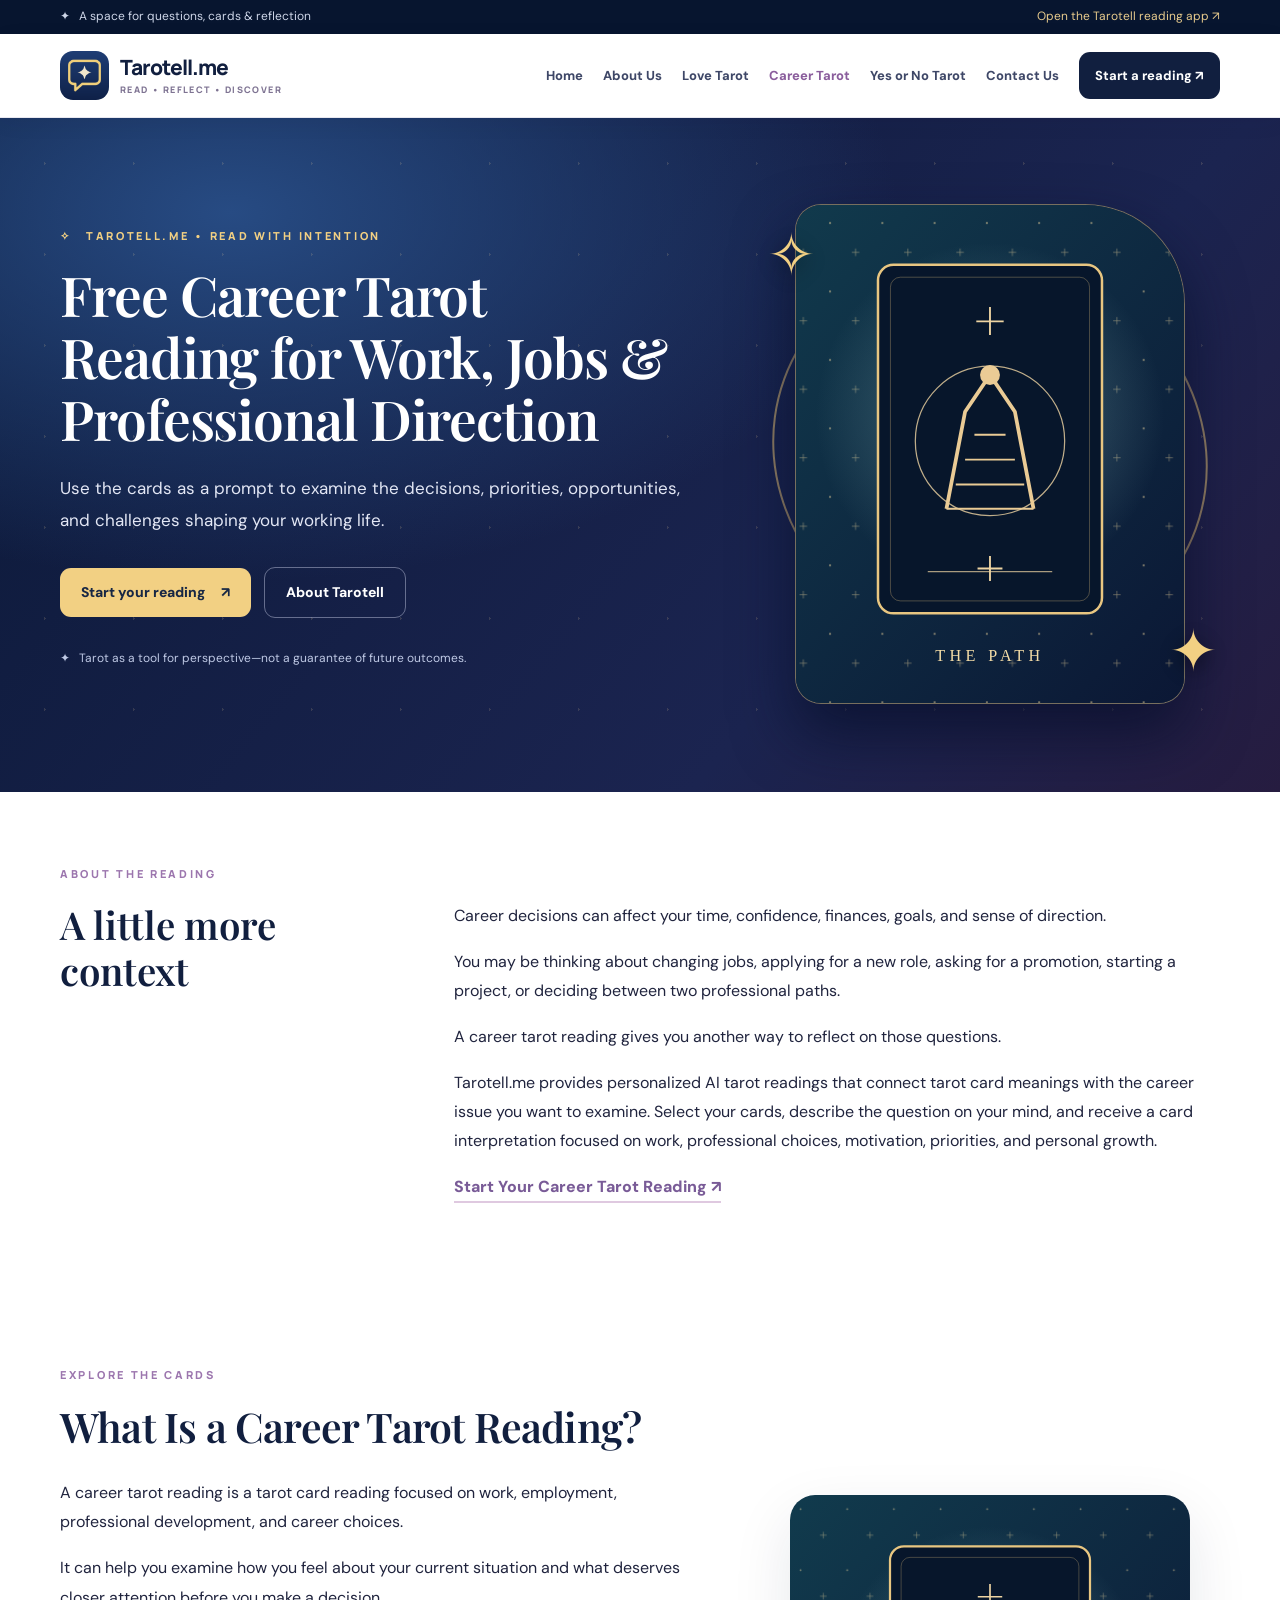
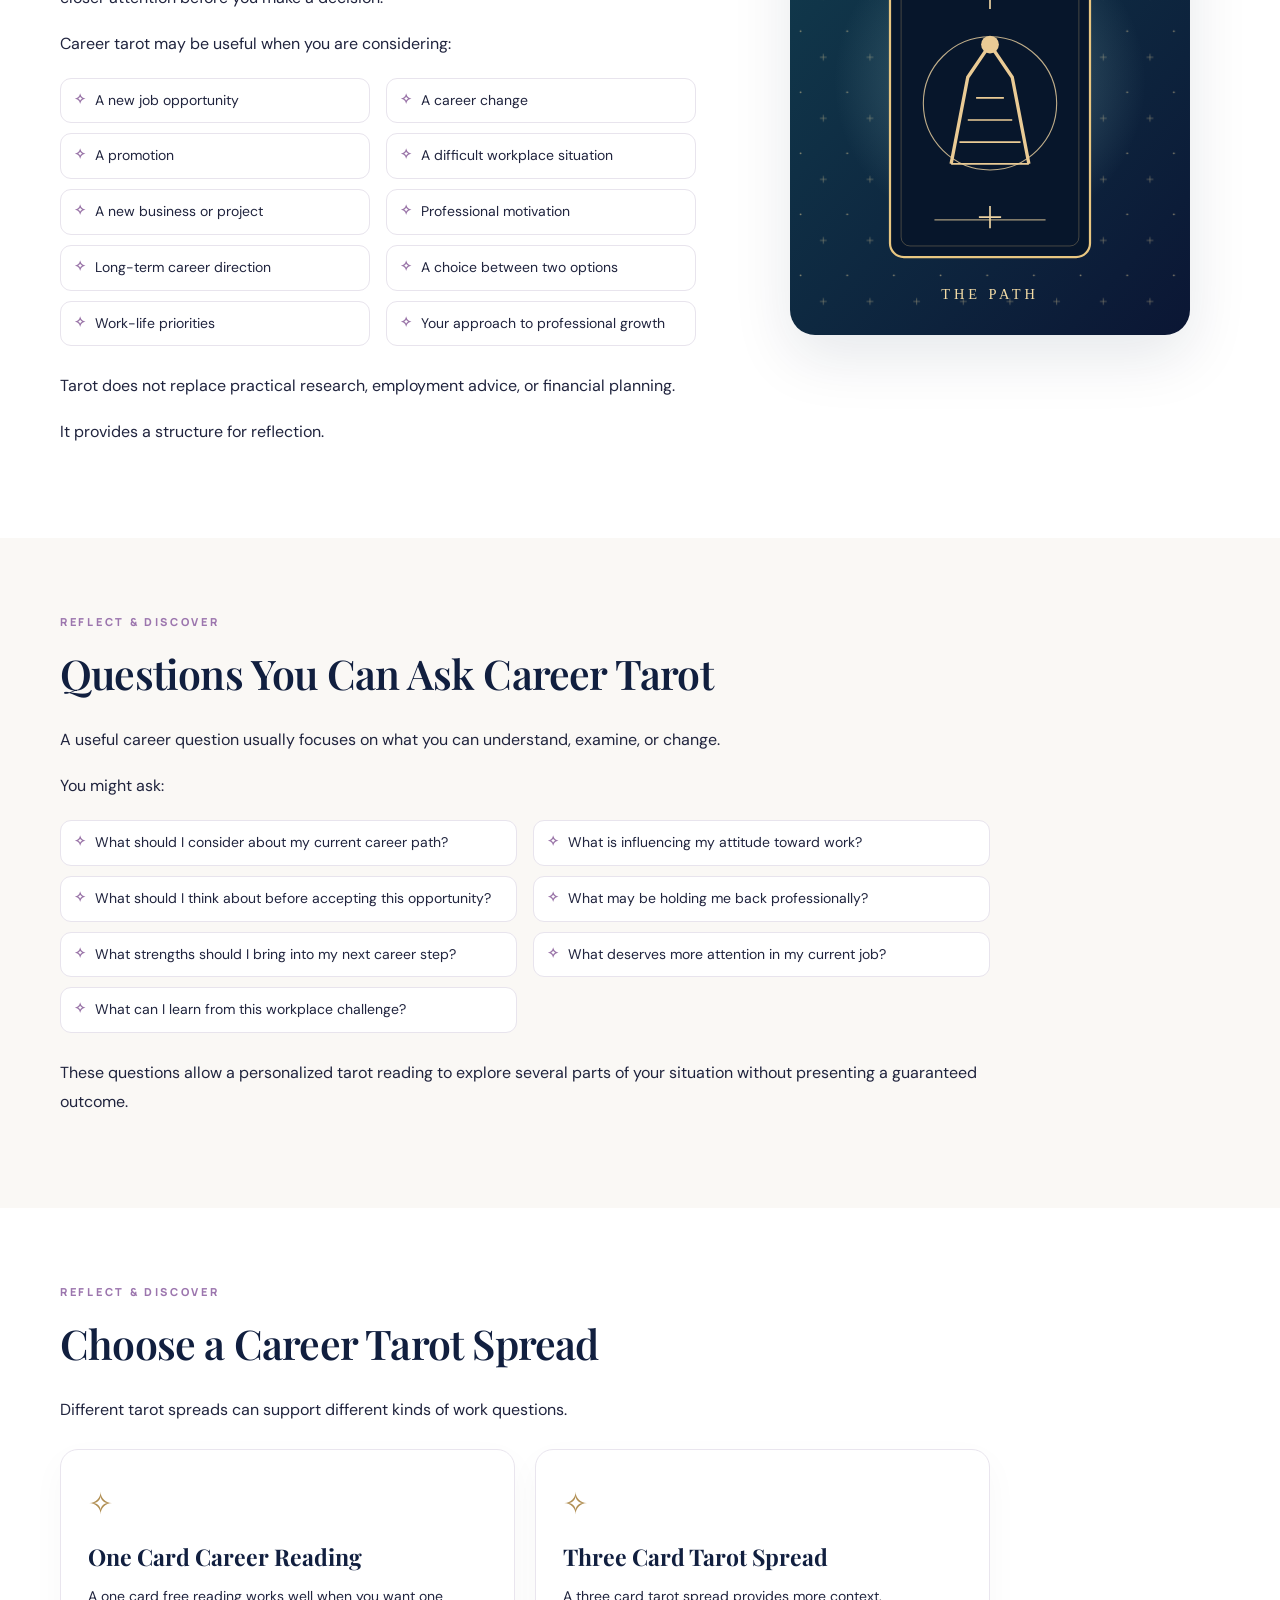
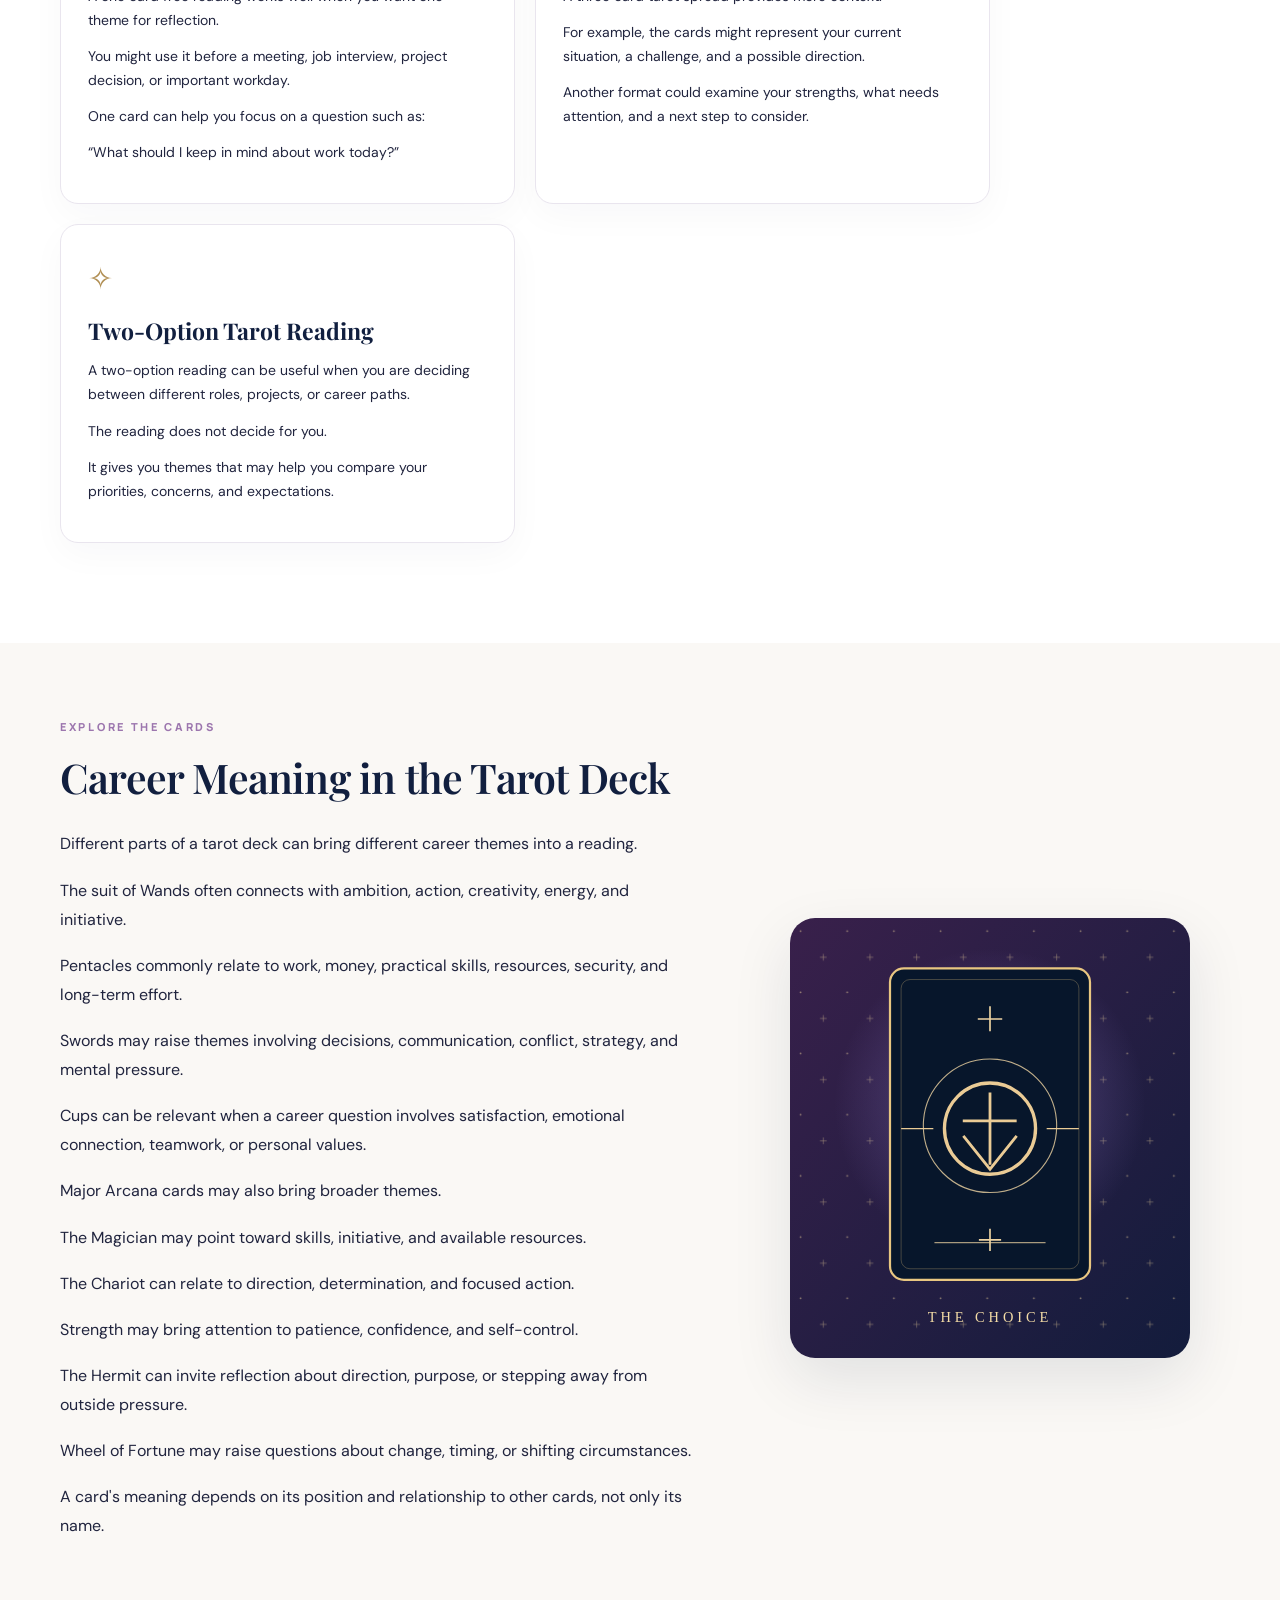
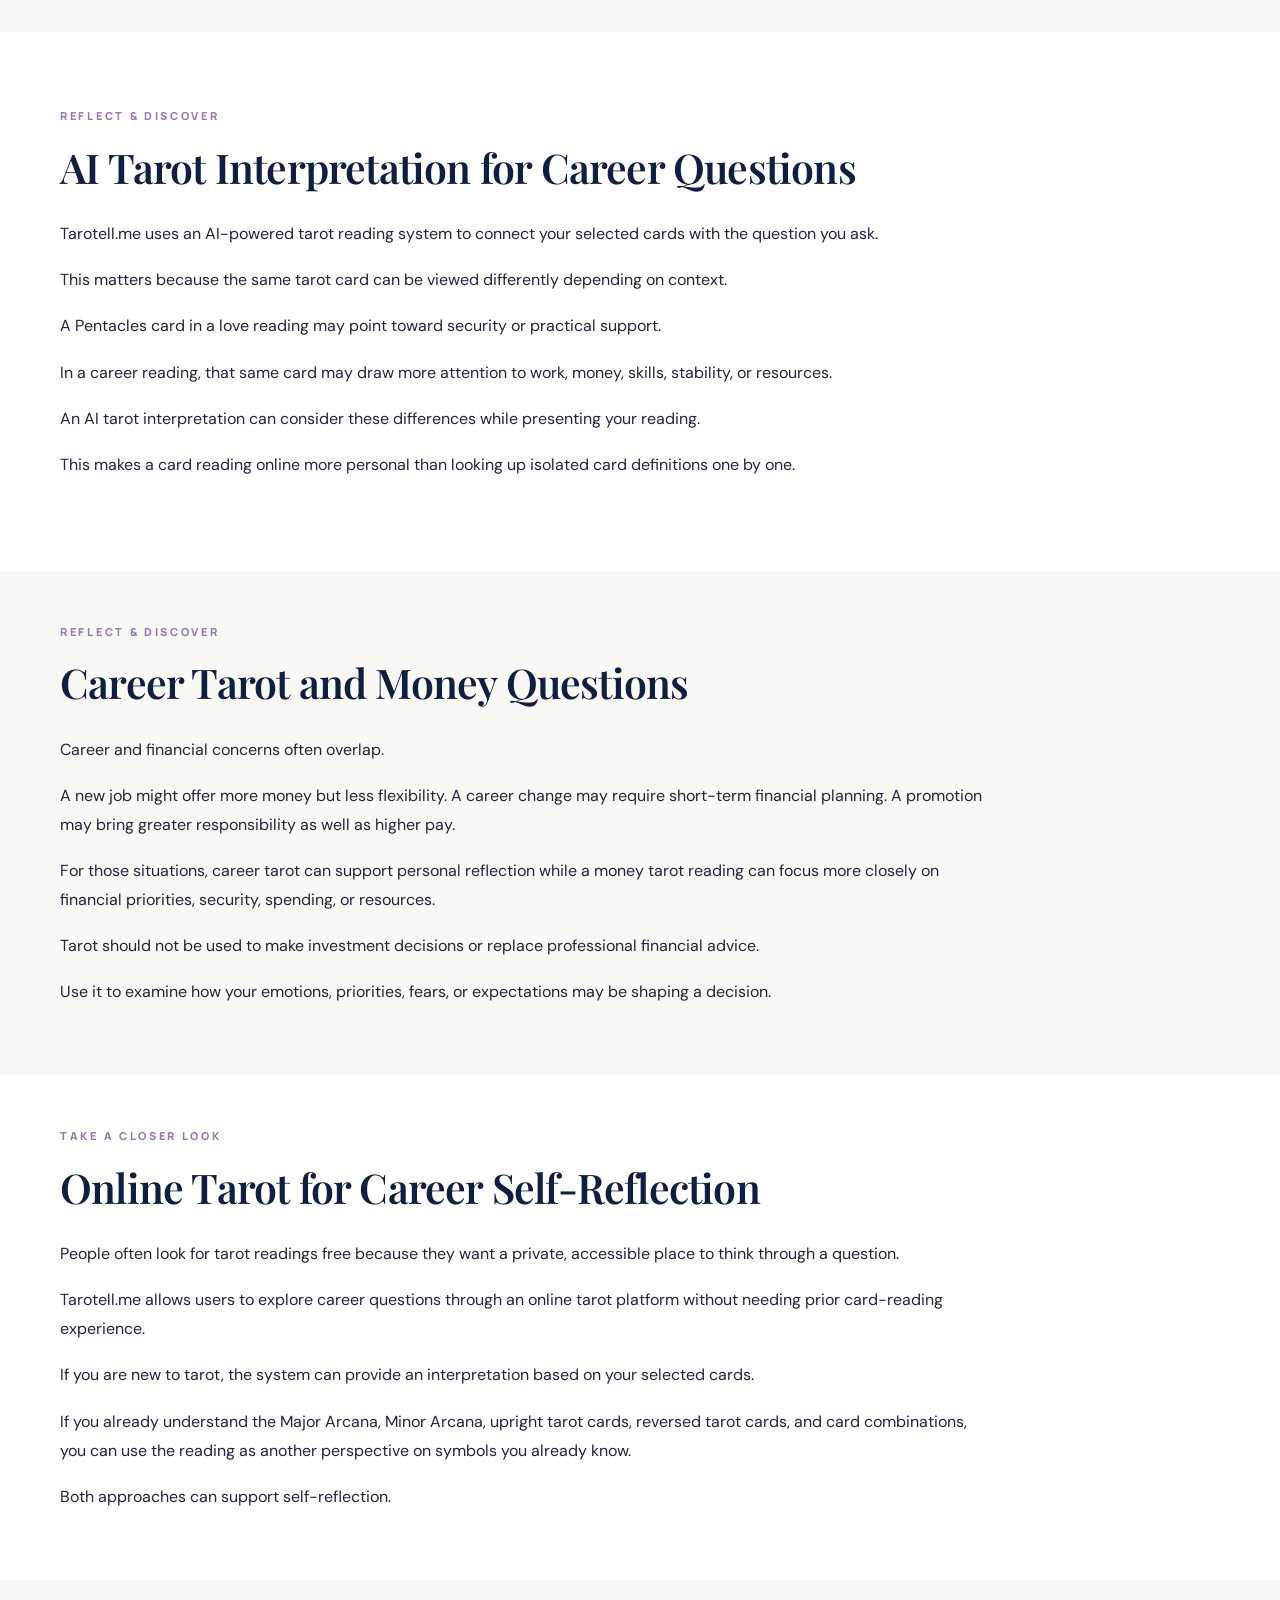
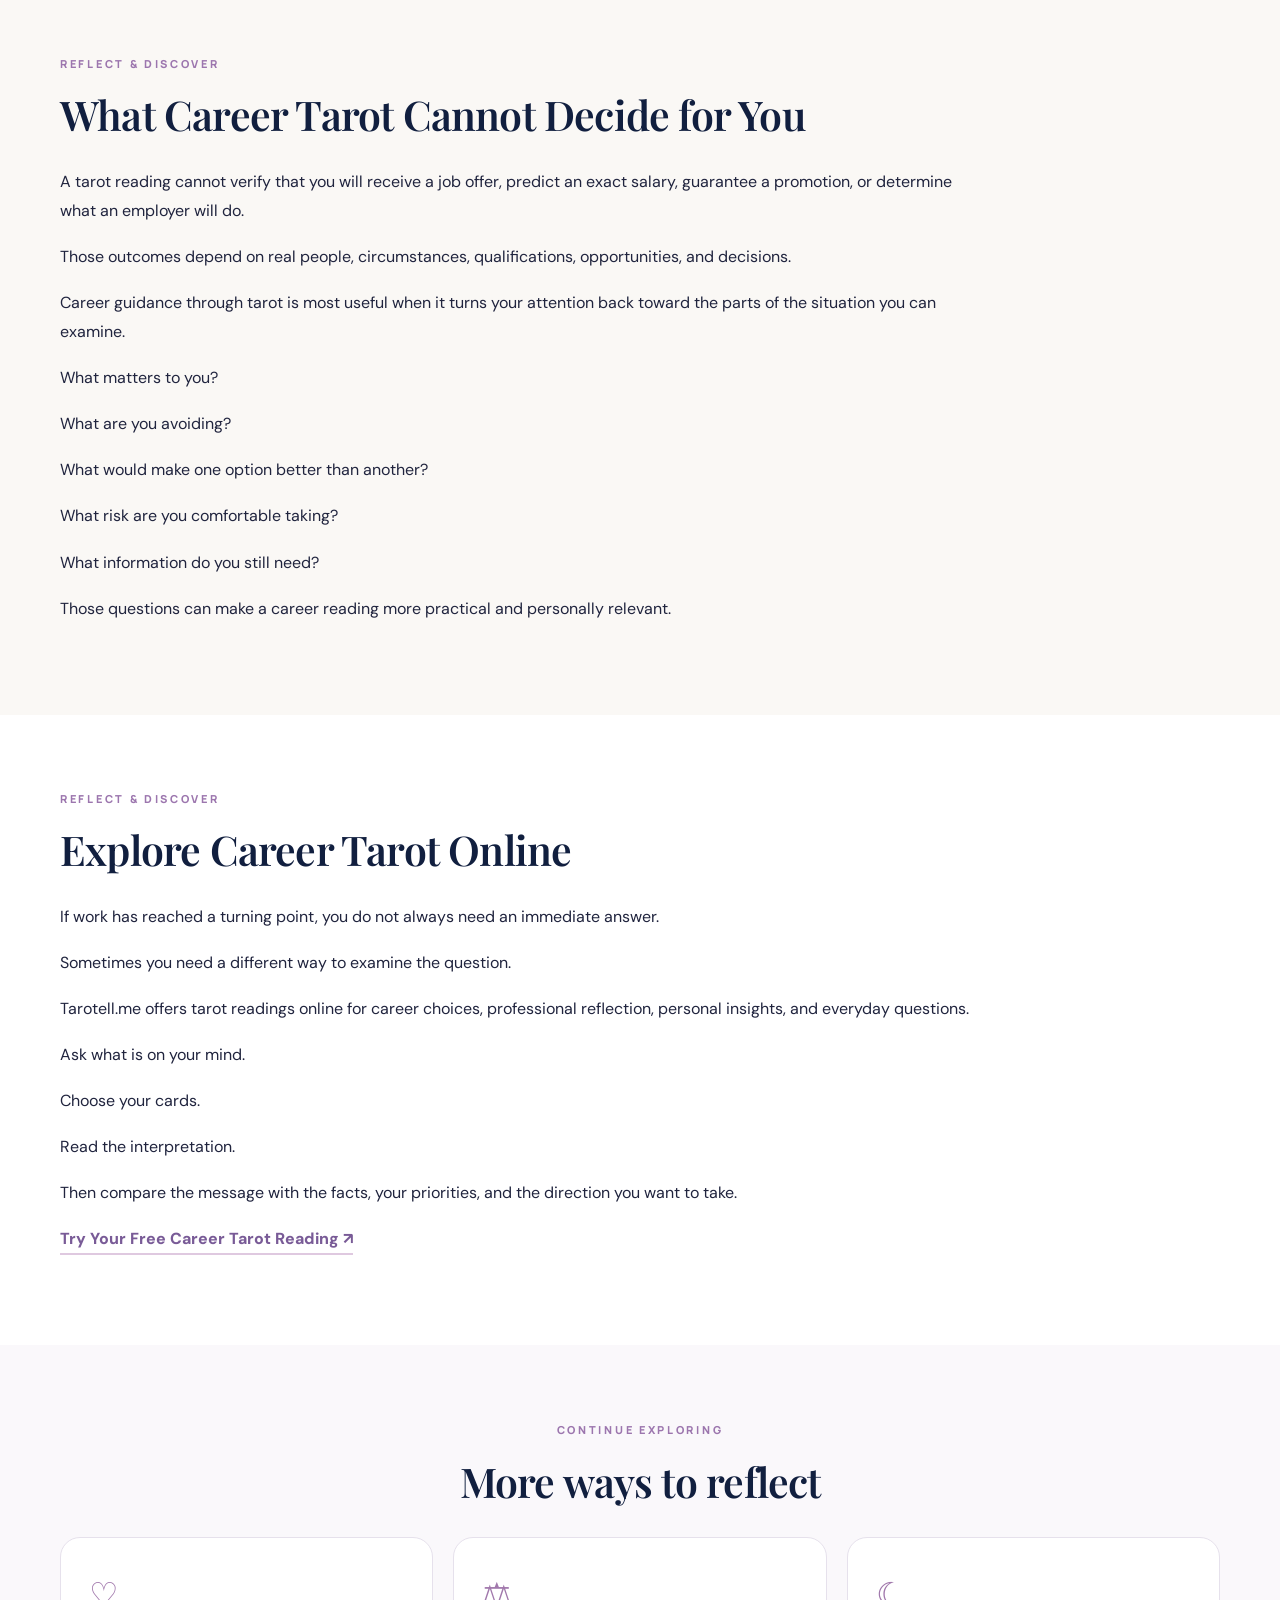
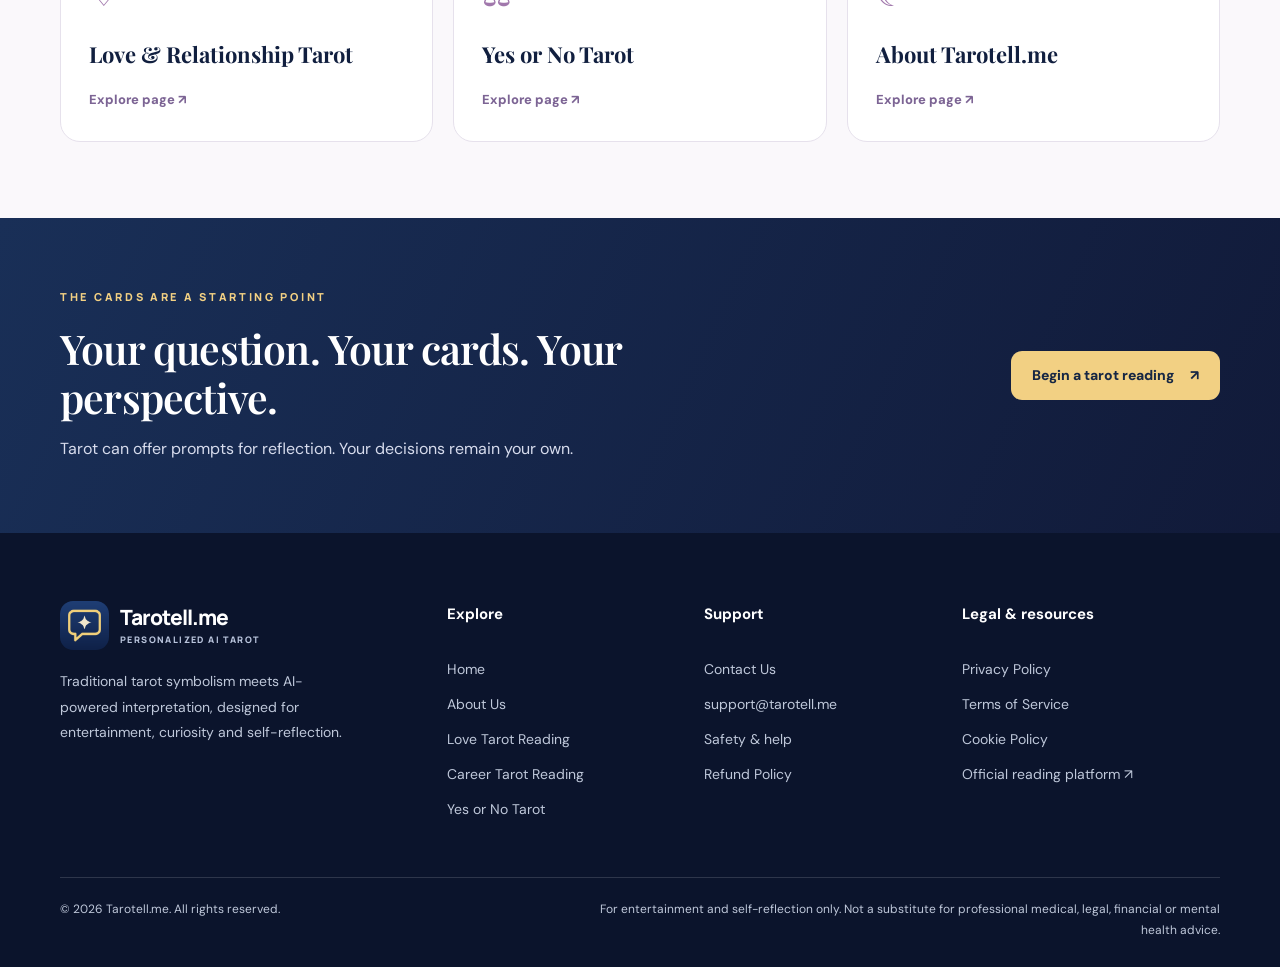
==== career-tarot-reading/index.html @ 97847bad "Add files via upload" ====
<!DOCTYPE html>
<html lang="en"><head><meta charset="utf-8"/><meta content="width=device-width,initial-scale=1" name="viewport"/><title>Free Career Tarot Reading Online | Work &amp; Job Tarot</title><meta content="Get a free career tarot reading online for work, job choices, professional direction, opportunities, and personal insight with AI-powered tarot guidance." name="description"/><meta content="index,follow" name="robots"/><meta content="#101c38" name="theme-color"/><meta content="website" property="og:type"/><meta content="Free Career Tarot Reading Online | Work &amp; Job Tarot" property="og:title"/><meta content="Get a free career tarot reading online for work, job choices, professional direction, opportunities, and personal insight with AI-powered tarot guidance." property="og:description"/><link href="../assets/images/tarotell-logo.png" rel="icon" type="image/png"/><link href="../assets/css/styles.css" rel="stylesheet"/><script defer="" src="../assets/js/site.js"></script></head><body><a class="skip" href="#main">Skip to content</a><div class="topline"><div class="container"><span>✦   A space for questions, cards &amp; reflection</span><a href="https://tarotell.me/" rel="noopener" target="_blank">Open the Tarotell reading app ↗</a></div></div><header class="header"><div class="container header-inner"><a aria-label="Tarotell home" class="brand" href="../index.html"><img alt="Tarotell logo" height="50" src="../assets/images/tarotell-logo.png" width="50"/><span><strong>Tarotell.me</strong><small>READ • REFLECT • DISCOVER</small></span></a><button aria-controls="nav" aria-expanded="false" aria-label="Open navigation" class="menu" type="button"><span></span><span></span><span></span></button><nav aria-label="Main navigation" class="nav" id="nav"><a href="../index.html">Home</a><a href="../about-us.html">About Us</a><a href="../love-tarot-reading/index.html">Love Tarot</a><a aria-current="page" class="current" href="../career-tarot-reading/index.html">Career Tarot</a><a href="../yes-no-tarot-reading/index.html">Yes or No Tarot</a><a href="../contact-us.html">Contact Us</a><a class="nav-cta" href="https://tarotell.me/" rel="noopener" target="_blank">Start a reading <span aria-hidden="true">↗</span></a></nav></div></header><main id="main"><section class="hero hero-career"><div class="container hero-grid"><div class="hero-content"><span class="eyebrow">✧   TAROTELL.ME • READ WITH INTENTION</span><h1>Free Career Tarot Reading for Work, Jobs &amp; Professional Direction</h1><p class="hero-lead">Use the cards as a prompt to examine the decisions, priorities, opportunities, and challenges shaping your working life.</p><div class="hero-buttons"><a class="btn btn-gold" href="https://tarotell.me/" rel="noopener" target="_blank">Start your reading <span>↗</span></a><a class="btn btn-outline" href="../about-us.html">About Tarotell</a></div><p class="hero-note">✦   Tarot as a tool for perspective—not a guarantee of future outcomes.</p></div><div class="hero-art"><div class="halo"></div><div class="hero-frame"><img alt="Illustrated tarot card featuring career symbolism" loading="eager" src="../assets/images/career-tarot.svg"/></div><span class="hero-orbit hero-orbit-one">✧</span><span class="hero-orbit hero-orbit-two">✦</span></div></div></section><section class="opening"><div class="container"><span class="eyebrow">ABOUT THE READING</span><div class="opening-grid"><h2>A little more context</h2><div class="opening-text"><p>Career decisions can affect your time, confidence, finances, goals, and sense of direction.</p><p>You may be thinking about changing jobs, applying for a new role, asking for a promotion, starting a project, or deciding between two professional paths.</p><p>A career tarot reading gives you another way to reflect on those questions.</p><p>Tarotell.me provides personalized AI tarot readings that connect tarot card meanings with the career issue you want to examine. Select your cards, describe the question on your mind, and receive a card interpretation focused on work, professional choices, motivation, priorities, and personal growth.</p><p class="inline-action"><a class="text-cta" href="https://tarotell.me/" rel="noopener" target="_blank">Start Your Career Tarot Reading <span>↗</span></a></p></div></div></div></section><section class="reading-section light" id="section-1"><div class="container"><div class="section-grid"><div class="section-text"><span class="eyebrow">EXPLORE THE CARDS</span><h2>What Is a Career Tarot Reading?</h2><div class="section-prose"><p>A career tarot reading is a tarot card reading focused on work, employment, professional development, and career choices.</p><p>It can help you examine how you feel about your current situation and what deserves closer attention before you make a decision.</p><p>Career tarot may be useful when you are considering:</p><ul class="check-grid"><li>A new job opportunity</li><li>A career change</li><li>A promotion</li><li>A difficult workplace situation</li><li>A new business or project</li><li>Professional motivation</li><li>Long-term career direction</li><li>A choice between two options</li><li>Work-life priorities</li><li>Your approach to professional growth</li></ul><p>Tarot does not replace practical research, employment advice, or financial planning.</p><p>It provides a structure for reflection.</p></div></div><div class="section-visual"><img alt="Tarot illustration for What Is a Career Tarot Reading?" loading="lazy" src="../assets/images/career-tarot.svg"/></div></div></div></section><section class="reading-section muted" id="section-2"><div class="container"><div class="section-text"><span class="eyebrow">REFLECT &amp; DISCOVER</span><h2>Questions You Can Ask Career Tarot</h2><div class="section-prose"><p>A useful career question usually focuses on what you can understand, examine, or change.</p><p>You might ask:</p><ul class="check-grid"><li>What should I consider about my current career path?</li><li>What is influencing my attitude toward work?</li><li>What should I think about before accepting this opportunity?</li><li>What may be holding me back professionally?</li><li>What strengths should I bring into my next career step?</li><li>What deserves more attention in my current job?</li><li>What can I learn from this workplace challenge?</li></ul><p>These questions allow a personalized tarot reading to explore several parts of your situation without presenting a guaranteed outcome.</p></div></div></div></section><section class="reading-section light" id="section-3"><div class="container"><div class="section-text"><span class="eyebrow">REFLECT &amp; DISCOVER</span><h2>Choose a Career Tarot Spread</h2><div class="section-prose"><p>Different tarot spreads can support different kinds of work questions.</p></div><div class="subtopic-grid"><article class="subtopic"><span class="star">✧</span><h3>One Card Career Reading</h3><p>A one card free reading works well when you want one theme for reflection.</p><p>You might use it before a meeting, job interview, project decision, or important workday.</p><p>One card can help you focus on a question such as:</p><p>“What should I keep in mind about work today?”</p></article><article class="subtopic"><span class="star">✧</span><h3>Three Card Tarot Spread</h3><p>A three card tarot spread provides more context.</p><p>For example, the cards might represent your current situation, a challenge, and a possible direction.</p><p>Another format could examine your strengths, what needs attention, and a next step to consider.</p></article><article class="subtopic"><span class="star">✧</span><h3>Two-Option Tarot Reading</h3><p>A two-option reading can be useful when you are deciding between different roles, projects, or career paths.</p><p>The reading does not decide for you.</p><p>It gives you themes that may help you compare your priorities, concerns, and expectations.</p></article></div></div></div></section><section class="reading-section muted" id="section-4"><div class="container"><div class="section-grid"><div class="section-text"><span class="eyebrow">EXPLORE THE CARDS</span><h2>Career Meaning in the Tarot Deck</h2><div class="section-prose"><p>Different parts of a tarot deck can bring different career themes into a reading.</p><p>The suit of Wands often connects with ambition, action, creativity, energy, and initiative.</p><p>Pentacles commonly relate to work, money, practical skills, resources, security, and long-term effort.</p><p>Swords may raise themes involving decisions, communication, conflict, strategy, and mental pressure.</p><p>Cups can be relevant when a career question involves satisfaction, emotional connection, teamwork, or personal values.</p><p>Major Arcana cards may also bring broader themes.</p><p>The Magician may point toward skills, initiative, and available resources.</p><p>The Chariot can relate to direction, determination, and focused action.</p><p>Strength may bring attention to patience, confidence, and self-control.</p><p>The Hermit can invite reflection about direction, purpose, or stepping away from outside pressure.</p><p>Wheel of Fortune may raise questions about change, timing, or shifting circumstances.</p><p>A card's meaning depends on its position and relationship to other cards, not only its name.</p></div></div><div class="section-visual"><img alt="Tarot illustration for Career Meaning in the Tarot Deck" loading="lazy" src="../assets/images/yesno-tarot.svg"/></div></div></div></section><section class="reading-section light" id="section-5"><div class="container"><div class="section-text"><span class="eyebrow">REFLECT &amp; DISCOVER</span><h2>AI Tarot Interpretation for Career Questions</h2><div class="section-prose"><p>Tarotell.me uses an AI-powered tarot reading system to connect your selected cards with the question you ask.</p><p>This matters because the same tarot card can be viewed differently depending on context.</p><p>A Pentacles card in a love reading may point toward security or practical support.</p><p>In a career reading, that same card may draw more attention to work, money, skills, stability, or resources.</p><p>An AI tarot interpretation can consider these differences while presenting your reading.</p><p>This makes a card reading online more personal than looking up isolated card definitions one by one.</p></div></div></div></section><section class="reading-section muted short" id="section-6"><div class="container"><div class="section-text"><span class="eyebrow">REFLECT &amp; DISCOVER</span><h2>Career Tarot and Money Questions</h2><div class="section-prose"><p>Career and financial concerns often overlap.</p><p>A new job might offer more money but less flexibility. A career change may require short-term financial planning. A promotion may bring greater responsibility as well as higher pay.</p><p>For those situations, career tarot can support personal reflection while a money tarot reading can focus more closely on financial priorities, security, spending, or resources.</p><p>Tarot should not be used to make investment decisions or replace professional financial advice.</p><p>Use it to examine how your emotions, priorities, fears, or expectations may be shaping a decision.</p></div></div></div></section><section class="reading-section light short" id="section-7"><div class="container"><div class="section-text"><span class="eyebrow">TAKE A CLOSER LOOK</span><h2>Online Tarot for Career Self-Reflection</h2><div class="section-prose"><p>People often look for tarot readings free because they want a private, accessible place to think through a question.</p><p>Tarotell.me allows users to explore career questions through an online tarot platform without needing prior card-reading experience.</p><p>If you are new to tarot, the system can provide an interpretation based on your selected cards.</p><p>If you already understand the Major Arcana, Minor Arcana, upright tarot cards, reversed tarot cards, and card combinations, you can use the reading as another perspective on symbols you already know.</p><p>Both approaches can support self-reflection.</p></div></div></div></section><section class="reading-section muted" id="section-8"><div class="container"><div class="section-text"><span class="eyebrow">REFLECT &amp; DISCOVER</span><h2>What Career Tarot Cannot Decide for You</h2><div class="section-prose"><p>A tarot reading cannot verify that you will receive a job offer, predict an exact salary, guarantee a promotion, or determine what an employer will do.</p><p>Those outcomes depend on real people, circumstances, qualifications, opportunities, and decisions.</p><p>Career guidance through tarot is most useful when it turns your attention back toward the parts of the situation you can examine.</p><p>What matters to you?</p><p>What are you avoiding?</p><p>What would make one option better than another?</p><p>What risk are you comfortable taking?</p><p>What information do you still need?</p><p>Those questions can make a career reading more practical and personally relevant.</p></div></div></div></section><section class="reading-section light" id="section-9"><div class="container"><div class="section-text"><span class="eyebrow">REFLECT &amp; DISCOVER</span><h2>Explore Career Tarot Online</h2><div class="section-prose"><p>If work has reached a turning point, you do not always need an immediate answer.</p><p>Sometimes you need a different way to examine the question.</p><p>Tarotell.me offers tarot readings online for career choices, professional reflection, personal insights, and everyday questions.</p><p>Ask what is on your mind.</p><p>Choose your cards.</p><p>Read the interpretation.</p><p>Then compare the message with the facts, your priorities, and the direction you want to take.</p><p class="inline-action"><a class="text-cta" href="https://tarotell.me/" rel="noopener" target="_blank">Try Your Free Career Tarot Reading <span>↗</span></a></p></div></div></div></section><section class="related"><div class="container"><div class="related-head"><span class="eyebrow">CONTINUE EXPLORING</span><h2>More ways to reflect</h2></div><div class="related-grid"><a class="related-card" href="../love-tarot-reading/index.html"><span class="related-icon">♡</span><h3>Love &amp; Relationship Tarot</h3><span class="readmore">Explore page ↗</span></a><a class="related-card" href="../yes-no-tarot-reading/index.html"><span class="related-icon">⚖</span><h3>Yes or No Tarot</h3><span class="readmore">Explore page ↗</span></a><a class="related-card" href="../about-us.html"><span class="related-icon">☾</span><h3>About Tarotell.me</h3><span class="readmore">Explore page ↗</span></a></div></div></section></main><section class="cta"><div class="container cta-inner"><div><span class="eyebrow">THE CARDS ARE A STARTING POINT</span><h2>Your question. Your cards. Your perspective.</h2><p>Tarot can offer prompts for reflection. Your decisions remain your own.</p></div><a class="btn btn-gold" href="https://tarotell.me/" rel="noopener" target="_blank">Begin a tarot reading <span>↗</span></a></div></section><footer class="footer"><div class="container footer-grid"><div class="footer-about"><a class="brand brand-footer" href="../index.html"><img alt="" height="48" src="../assets/images/tarotell-logo.png" width="48"/><span><strong>Tarotell.me</strong><small>PERSONALIZED AI TAROT</small></span></a><p>Traditional tarot symbolism meets AI-powered interpretation, designed for entertainment, curiosity and self-reflection.</p></div><div><h3>Explore</h3><a href="../index.html">Home</a><a href="../about-us.html">About Us</a><a href="../love-tarot-reading/index.html">Love Tarot Reading</a><a href="../career-tarot-reading/index.html">Career Tarot Reading</a><a href="../yes-no-tarot-reading/index.html">Yes or No Tarot</a></div><div><h3>Support</h3><a href="../contact-us.html">Contact Us</a><a href="mailto:support@tarotell.me">support@tarotell.me</a><a href="https://tarotell.me/safety" rel="noopener" target="_blank">Safety &amp; help</a><a href="https://tarotell.me/refund-policy" rel="noopener" target="_blank">Refund Policy</a></div><div><h3>Legal &amp; resources</h3><a href="https://tarotell.me/privacy-policy" rel="noopener" target="_blank">Privacy Policy</a><a href="https://tarotell.me/terms-of-service" rel="noopener" target="_blank">Terms of Service</a><a href="https://tarotell.me/cookie-policy" rel="noopener" target="_blank">Cookie Policy</a><a href="https://tarotell.me/" rel="noopener" target="_blank">Official reading platform ↗</a></div></div><div class="container copyright"><p>© 2026 Tarotell.me. All rights reserved.</p><p>For entertainment and self-reflection only. Not a substitute for professional medical, legal, financial or mental health advice.</p></div></footer></body></html>
---- assets/css/styles.css ----
@import url('https://fonts.googleapis.com/css2?family=DM+Sans:wght@400;500;600;700&family=Manrope:wght@400;500;600;700;800&family=Playfair+Display:wght@500;600;700&display=swap');
:root{--navy:#111f3f;--deep:#08142c;--blue:#1c3563;--gold:#f2d083;--gold2:#d8b36f;--ink:#20243e;--muted:#62687d;--cream:#faf8f5;--lilac:#f2eef8;--line:#e3e2eb;--shadow:0 22px 60px rgba(14,27,56,.10)}*{box-sizing:border-box}html{scroll-behavior:smooth}body{margin:0;color:var(--ink);background:#fff;font:16px/1.78 'DM Sans',Arial,sans-serif;-webkit-font-smoothing:antialiased}a{color:inherit;text-decoration:none}a:hover{color:#795ba7}img{max-width:100%;display:block}button{font:inherit}.container{width:min(1160px,calc(100% - 48px));margin:auto}.skip{position:absolute;left:-9999px}.skip:focus{left:16px;top:16px;background:#fff;padding:12px;z-index:99}.topline{background:#07152f;color:#ced6e8;font-size:12px}.topline .container{display:flex;align-items:center;justify-content:space-between;min-height:34px;gap:15px}.topline a{color:#e8cb8d}.header{position:sticky;top:0;z-index:40;background:#fff;border-bottom:1px solid #e8e8f0;box-shadow:0 5px 20px rgba(10,20,48,.06)}.header-inner{min-height:83px;display:flex;align-items:center;justify-content:space-between;gap:22px}.brand{display:flex;align-items:center;gap:11px;white-space:nowrap;color:var(--navy)}.brand img{width:49px;height:49px;object-fit:contain;border-radius:13px}.brand strong{display:block;font:800 21px/1.1 Manrope,sans-serif;letter-spacing:-.9px}.brand small{display:block;margin-top:6px;font:800 9px/1.15 Manrope,sans-serif;letter-spacing:1.4px;color:#7e7392}.nav{display:flex;align-items:center;gap:20px}.nav>a{font-size:13px;font-weight:750;color:#3e4767}.nav>a.current{color:#8a5d9c}.nav>a.nav-cta{padding:12px 16px;background:var(--navy);color:#fff;border-radius:11px}.menu{display:none;border:0;background:none;padding:12px}.menu span{display:block;width:24px;height:2px;background:var(--navy);margin:5px}.hero{position:relative;overflow:hidden;background:radial-gradient(ellipse at 18% 14%,#274b83 0%,transparent 45%),linear-gradient(130deg,#0b1938,#1b2450 68%,#261c40);color:#fff}.hero:after{position:absolute;content:'';inset:0;pointer-events:none;background-image:radial-gradient(#f5d69eaa 1px,transparent 1px);background-size:89px 91px;opacity:.23}.hero-grid{position:relative;z-index:2;display:grid;grid-template-columns:minmax(0,1.16fr) minmax(0,.84fr);gap:65px;align-items:center;padding-top:86px;padding-bottom:88px;min-height:630px}.eyebrow{display:block;font:800 11px/1.6 Manrope,Arial,sans-serif;letter-spacing:2.7px;text-transform:uppercase;color:#9c76ae;margin-bottom:18px}.hero .eyebrow,.contact-hero .eyebrow{color:var(--gold)}.hero h1,.contact-hero h1{font:600 clamp(2.5rem,4.3vw,4.6rem)/1.13 'Playfair Display',Georgia,serif;letter-spacing:-1.1px;margin:0 0 24px;color:#fff}.hero-lead{font-size:17px;line-height:1.86;color:#e3e7f5;margin:0;max-width:720px}.hero-buttons{display:flex;align-items:center;flex-wrap:wrap;gap:13px;margin:30px 0}.btn{display:inline-flex;align-items:center;justify-content:center;gap:16px;padding:14px 21px;border-radius:11px;font-weight:800;font-size:14px;line-height:1.5;transition:transform .2s ease,background .2s ease}.btn:hover{transform:translateY(-2px)}.btn-gold{background:var(--gold);color:#172744}.btn-outline{color:#fff;border:1px solid #aeb5cf88}.hero-note{font-size:12px;color:#bfc9e5}.hero-art{position:relative;max-width:390px;width:100%;justify-self:center}.hero-frame{position:relative;height:500px;border-radius:26px 100px 26px 26px;overflow:hidden;border:1px solid #d2b87888;background:#101d40;box-shadow:0 30px 60px #050d28aa}.hero-frame>img{width:100%;height:100%;object-fit:cover}.hero-home .hero-frame>img{object-position:50% 44%}.hero-orbit{position:absolute;color:var(--gold);font-size:58px;z-index:3;text-shadow:0 6px 20px #0007}.hero-orbit-one{top:0;left:-28px}.hero-orbit-two{bottom:1px;right:-33px}.halo{position:absolute;inset:50px -25px;border:2px solid #cfae70aa;border-radius:50%;transform:rotate(20deg)}.opening{background:#fff;padding:73px 0}.opening-grid{display:grid;grid-template-columns:29% 1fr;gap:58px;align-items:start}.opening h2{font:600 clamp(1.9rem,3vw,2.8rem)/1.2 'Playfair Display',serif;color:var(--navy);margin:0}.opening-text{max-width:780px}.opening-text p{margin:0 0 17px;line-height:1.82}.inline-action{margin-top:24px}.text-cta{font-weight:800;color:#795b97;border-bottom:2px solid #dfc9e0;padding-bottom:4px}.reading-section{padding:75px 0}.reading-section.light{background:#fff}.reading-section.muted{background:var(--cream)}.reading-section.short{padding-top:52px;padding-bottom:52px}.section-text{max-width:930px}.section-text h2,.faq-section h2,.related h2,.cta h2,.contact-area h2,.safety-note h2{font:600 clamp(2rem,3.2vw,3.3rem)/1.2 'Playfair Display',Georgia,serif;color:var(--navy);letter-spacing:-.8px;margin:0 0 27px}.section-grid{display:grid;grid-template-columns:minmax(0,1.16fr) minmax(0,.84fr);gap:64px;align-items:center}.section-grid .section-text{max-width:none}.section-visual{max-width:400px;justify-self:center;width:100%;box-shadow:var(--shadow);border-radius:25px;overflow:hidden}.section-visual img{width:100%;height:440px;object-fit:cover}.section-prose p{margin:0 0 17px;line-height:1.82}.section-prose h4{font-size:18px;color:#242b48;margin:19px 0 10px}.check-grid{padding:0;list-style:none;display:grid;grid-template-columns:repeat(2,minmax(0,1fr));gap:10px 16px;margin:20px 0 25px}.check-grid li{position:relative;padding:11px 13px 11px 34px;background:#fff;border:1px solid #e8e4ed;border-radius:11px;line-height:1.55;font-size:14px}.check-grid li:before{content:'✧';position:absolute;left:13px;top:10px;color:#9b76a9;font-weight:900}.subtopic-grid{display:grid;grid-template-columns:repeat(2,minmax(0,1fr));gap:20px;margin:25px 0}.subtopic{padding:27px;border:1px solid #e9e5ee;border-radius:18px;background:#fff;box-shadow:0 12px 35px #161d3e08;min-width:0}.subtopic .star{display:block;font-size:30px;color:#b08e52}.subtopic h3{font:700 23px/1.26 'Playfair Display',Georgia,serif;color:var(--navy);margin:12px 0}.subtopic p{font-size:14px;line-height:1.72;margin:0 0 12px}.subtopic .check-grid{grid-template-columns:1fr;gap:8px}.subtopic .check-grid li{font-size:13px}.faq-section{padding:85px 0;background:#eeeaf3}.faq-grid{max-width:940px;margin:30px auto 0;display:grid;gap:12px}.faq{background:#fff;border-radius:15px;border:1px solid #ded9e8;padding:0 25px}.faq summary{font-size:18px;line-height:1.45;font-weight:800;color:var(--navy);cursor:pointer;padding:21px 4px}.faq p{color:var(--muted);padding:0 4px 17px}.related{padding:76px 0;background:#faf8fb}.related-head{text-align:center}.related-grid{display:grid;grid-template-columns:repeat(3,minmax(0,1fr));gap:20px;margin-top:31px}.related-card{display:block;padding:28px;border:1px solid #e6e1ec;border-radius:20px;background:#fff;transition:transform .2s ease,box-shadow .2s ease}.related-card:hover{transform:translateY(-3px);box-shadow:var(--shadow)}.related-icon{font-size:33px;color:#a178ac}.related-card h3{font:700 22px/1.35 'Playfair Display',Georgia,serif;color:var(--navy);margin:15px 0}.readmore{font-size:13px;color:#7c6494;font-weight:800}.cta{padding:70px 0;background:linear-gradient(115deg,#192f57,#111a39);color:#fff}.cta-inner{display:flex;align-items:center;justify-content:space-between;gap:55px}.cta .eyebrow{color:var(--gold)}.cta h2{color:#fff;margin-bottom:13px;max-width:740px}.cta p{color:#d7dced;margin:0}.footer{background:#0b142c;color:#bfc8da;padding:68px 0 26px}.footer-grid{display:grid;grid-template-columns:1.35fr .85fr .85fr 1fr;gap:38px}.footer h3{color:#fff;font-size:15px;margin:0 0 19px}.footer-grid>div:not(:first-child){display:flex;flex-direction:column;gap:10px}.footer-grid a{font-size:14px}.brand-footer{color:#fff}.brand-footer small{color:#bac5dd}.footer-about p{font-size:14px;line-height:1.8;max-width:290px;margin:19px 0}.copyright{border-top:1px solid #ffffff25;margin-top:55px;padding-top:21px;display:flex;justify-content:space-between;gap:25px;font-size:12px}.copyright p{margin:0}.copyright p:last-child{max-width:630px;text-align:right}.contact-hero{padding:100px 0;background:linear-gradient(125deg,#101e3b,#252649);color:#fff;text-align:center}.contact-head{max-width:850px}.contact-head h1{font-size:clamp(2.8rem,5vw,4.8rem)}.contact-head p{color:#e5e2f3;font-size:19px}.contact-area{padding:92px 0;background:#faf9fc}.contact-columns{display:grid;grid-template-columns:1fr 1fr;gap:40px;align-items:start}.support-card{background:#182e56;color:#fff;padding:40px;border-radius:25px;box-shadow:var(--shadow)}.support-card .eyebrow{color:var(--gold)}.support-card h2{color:#fff}.support-card p{color:#d9e1f3}.support-symbol{font-size:58px;color:var(--gold);line-height:1;margin:10px 0 20px}.email-link{display:block;color:#ffe1a5;font-size:clamp(16px,2vw,23px);font-weight:700;margin:25px 0;overflow-wrap:anywhere}.support-list{display:grid;gap:18px}.support-list article{display:flex;gap:20px;border:1px solid #e5e0ef;background:#fff;border-radius:19px;padding:25px}.support-list article h3{margin:0 0 7px;color:var(--navy)}.support-list article p{font-size:14px;margin:0 0 9px;color:var(--muted);line-height:1.7}.support-list article a{font-size:13px;color:#74599e;font-weight:800}.support-icon{font-size:28px;color:#ad86ae}.safety-note{padding:70px 0;background:#f0eaf4}.safety-grid{display:grid;grid-template-columns:42% 1fr;gap:60px}.safety-grid p{margin:0 0 15px}.safety-grid a{color:#70518d;font-weight:800}
@media(max-width:1080px){.nav{gap:12px}.nav>a{font-size:12px}.header-inner{gap:12px}.hero-grid{gap:35px}.section-grid{gap:34px}.footer-grid{gap:25px}}
@media(max-width:900px){.menu{display:block}.header-inner{min-height:77px}.nav{display:none;position:absolute;left:0;right:0;top:77px;background:#fff;box-shadow:0 22px 35px #111d3730;border-bottom:1px solid var(--line);padding:18px 24px 25px;flex-direction:column;align-items:stretch;gap:4px}.nav.open{display:flex}.nav a{padding:11px;font-size:15px}.nav>a.nav-cta{text-align:center}.hero-grid,.section-grid,.opening-grid,.safety-grid{grid-template-columns:1fr}.hero-grid{padding:65px 0}.hero-art{max-width:420px}.hero-frame{height:420px}.section-visual{max-width:340px}.section-visual img{height:400px}.contact-columns{grid-template-columns:1fr}.related-grid{grid-template-columns:repeat(2,1fr)}.footer-grid{grid-template-columns:repeat(2,1fr)}}
@media(max-width:650px){.container{width:min(100% - 32px,1160px)}.topline .container{justify-content:center}.topline .container>span{display:none}.brand strong{font-size:19px}.hero-grid{padding:55px 0 62px}.hero h1{font-size:clamp(2.35rem,9vw,3.45rem)}.hero-art{max-width:310px}.hero-frame{height:360px}.hero-note{font-size:11px}.hero-orbit-two{right:-10px}.opening,.reading-section,.related,.faq-section,.contact-area{padding:53px 0}.reading-section.short{padding:44px 0}.check-grid,.subtopic-grid,.related-grid{grid-template-columns:1fr}.section-visual{max-width:300px}.section-visual img{height:350px}.cta-inner{flex-direction:column;align-items:flex-start}.footer-grid{grid-template-columns:1fr 1fr}.footer-grid>div:first-child{grid-column:1/-1}.copyright{flex-direction:column}.copyright p:last-child{text-align:left}.contact-hero{padding:76px 0}.support-card{padding:28px}.support-list article{padding:20px}}
@media(max-width:430px){.footer-grid{grid-template-columns:1fr}.footer-grid>div:first-child{grid-column:auto}.hero-buttons{align-items:stretch}.btn{width:100%}.hero-art{max-width:285px}.hero-frame{height:335px}}
@media(prefers-reduced-motion:reduce){html{scroll-behavior:auto}.btn,.related-card{transition:none}}
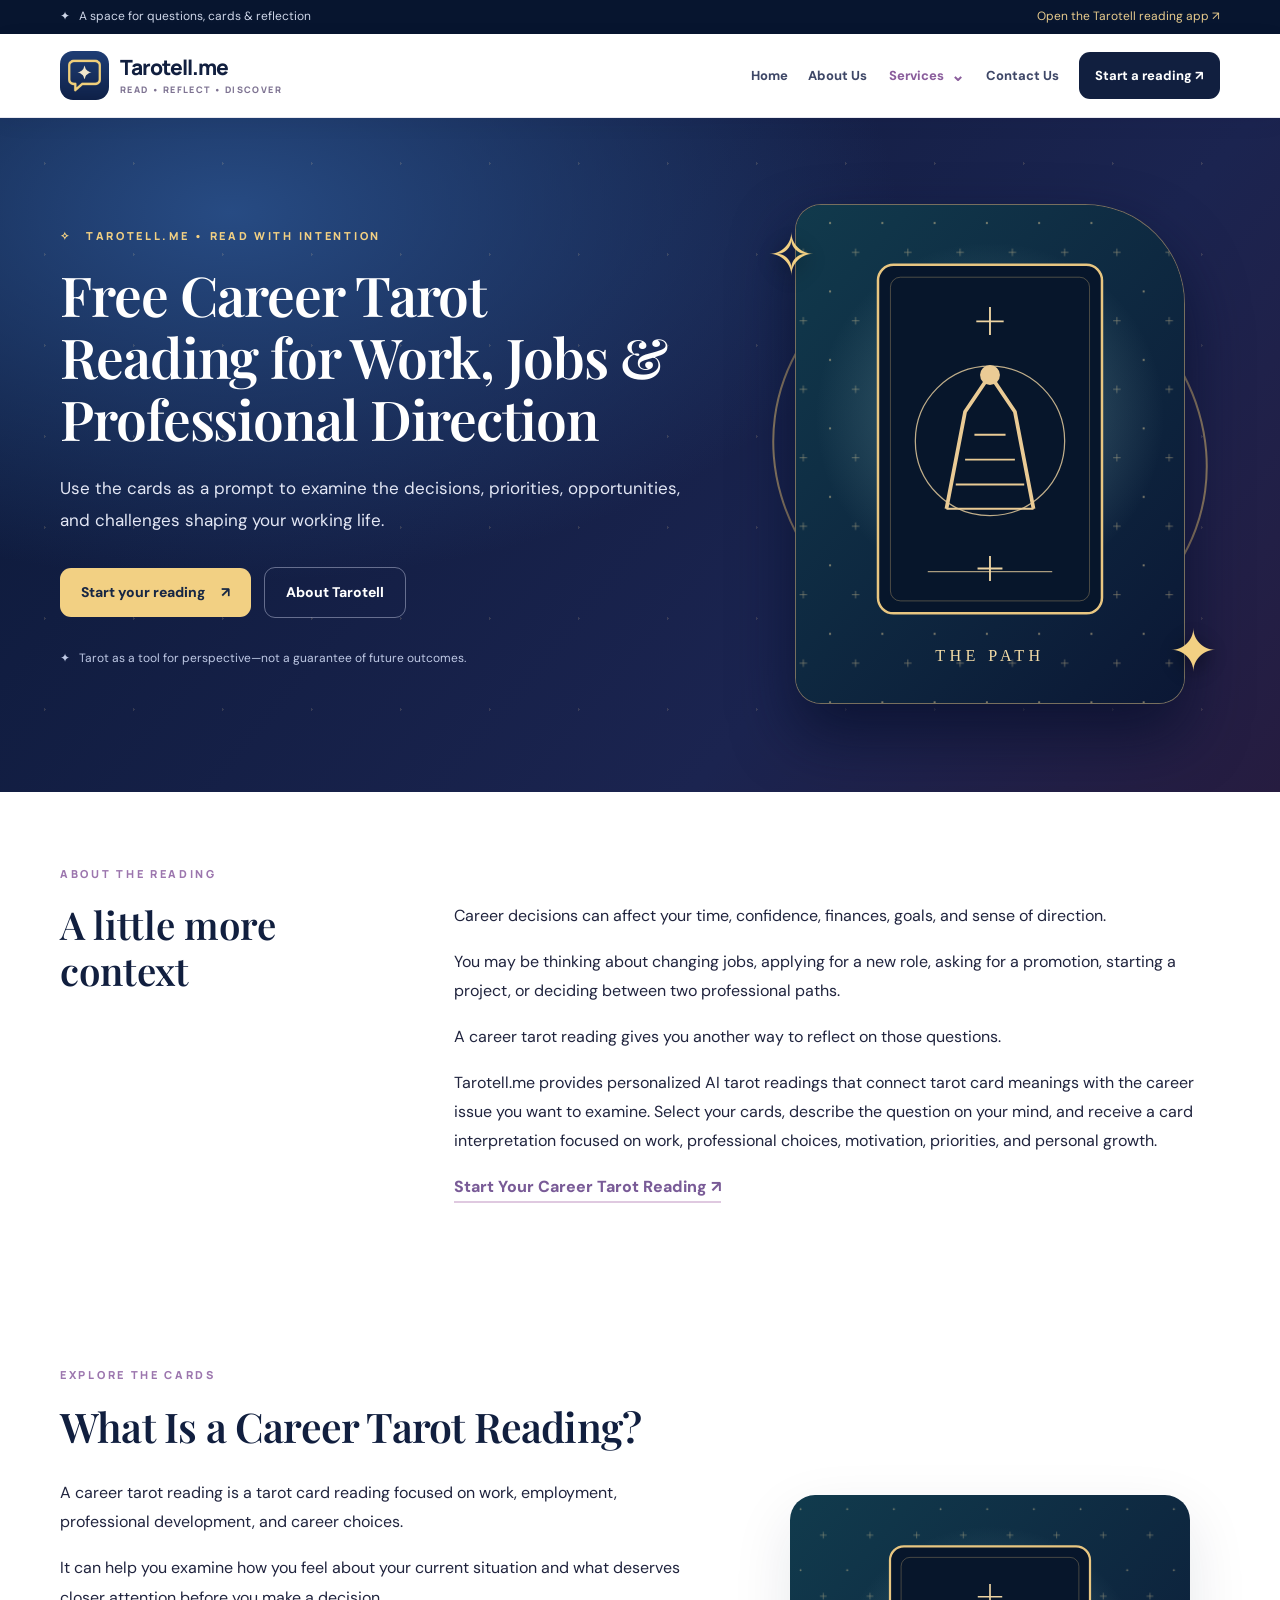
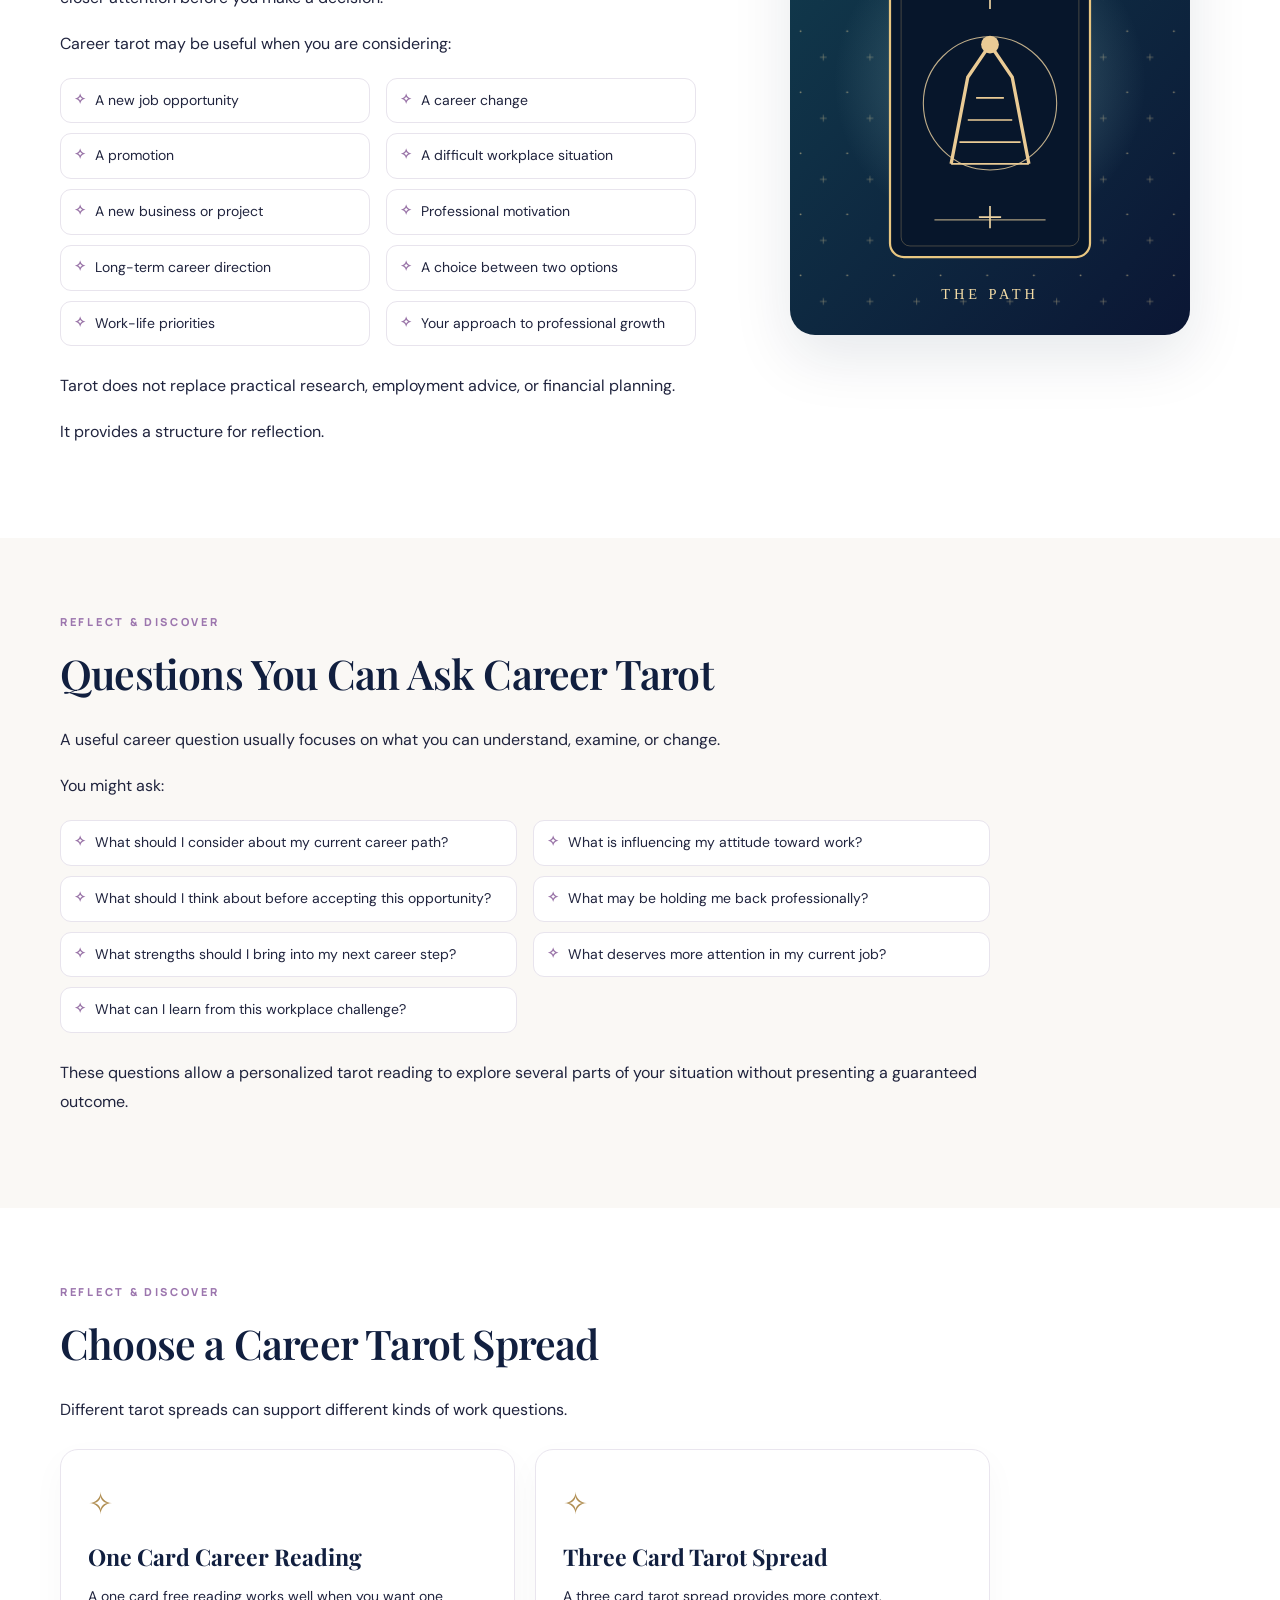
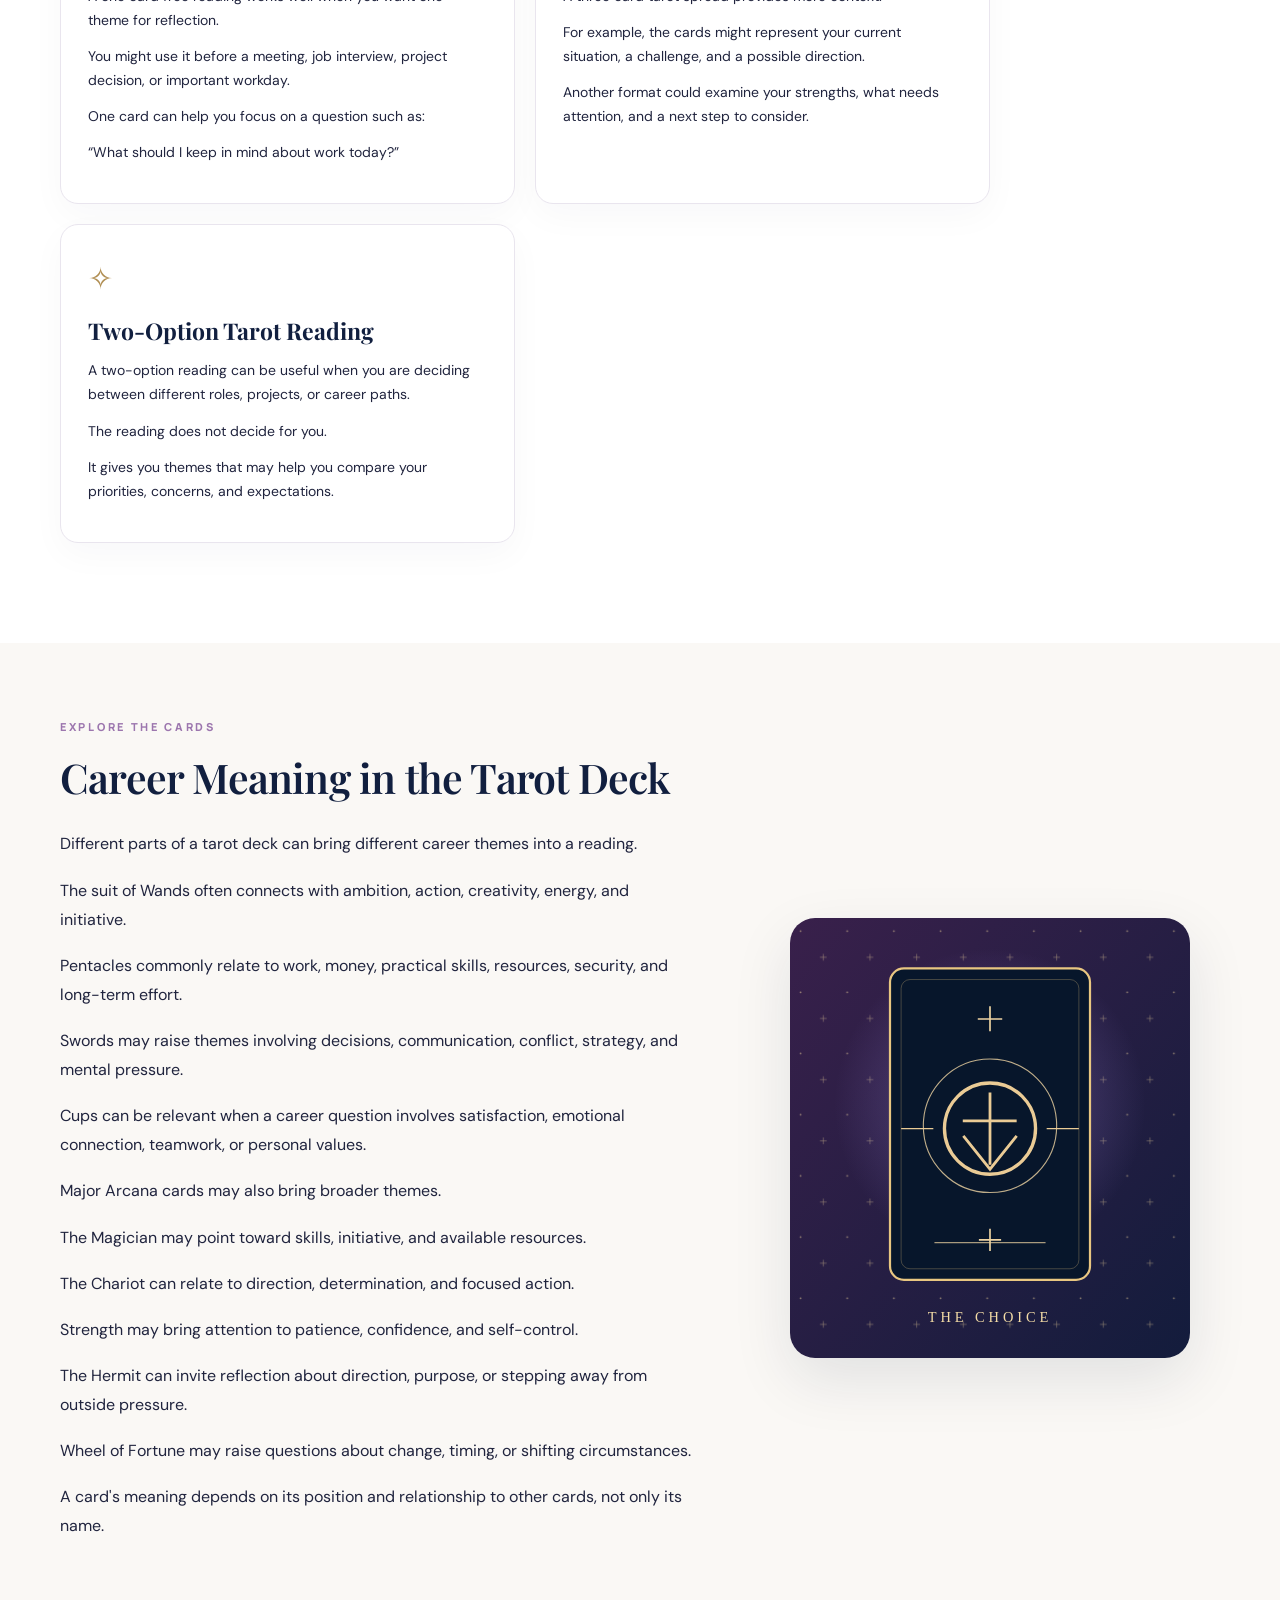
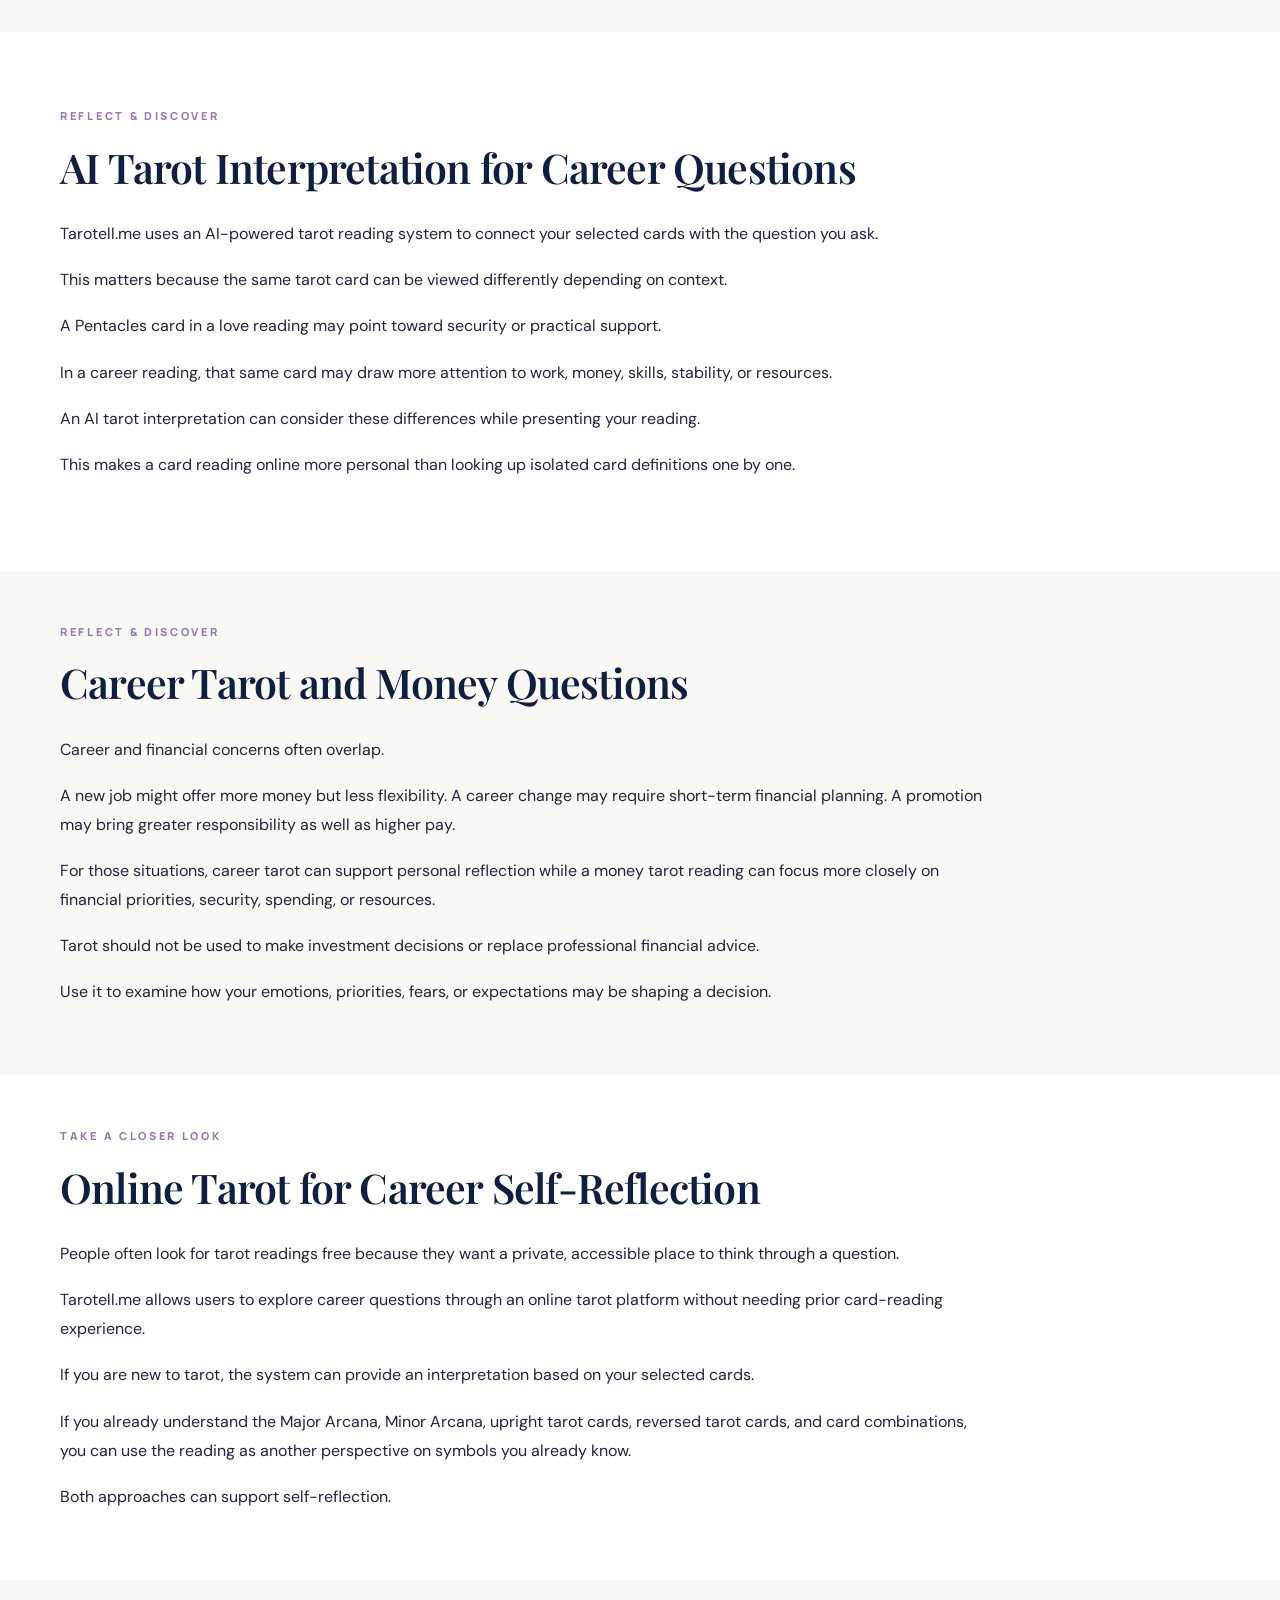
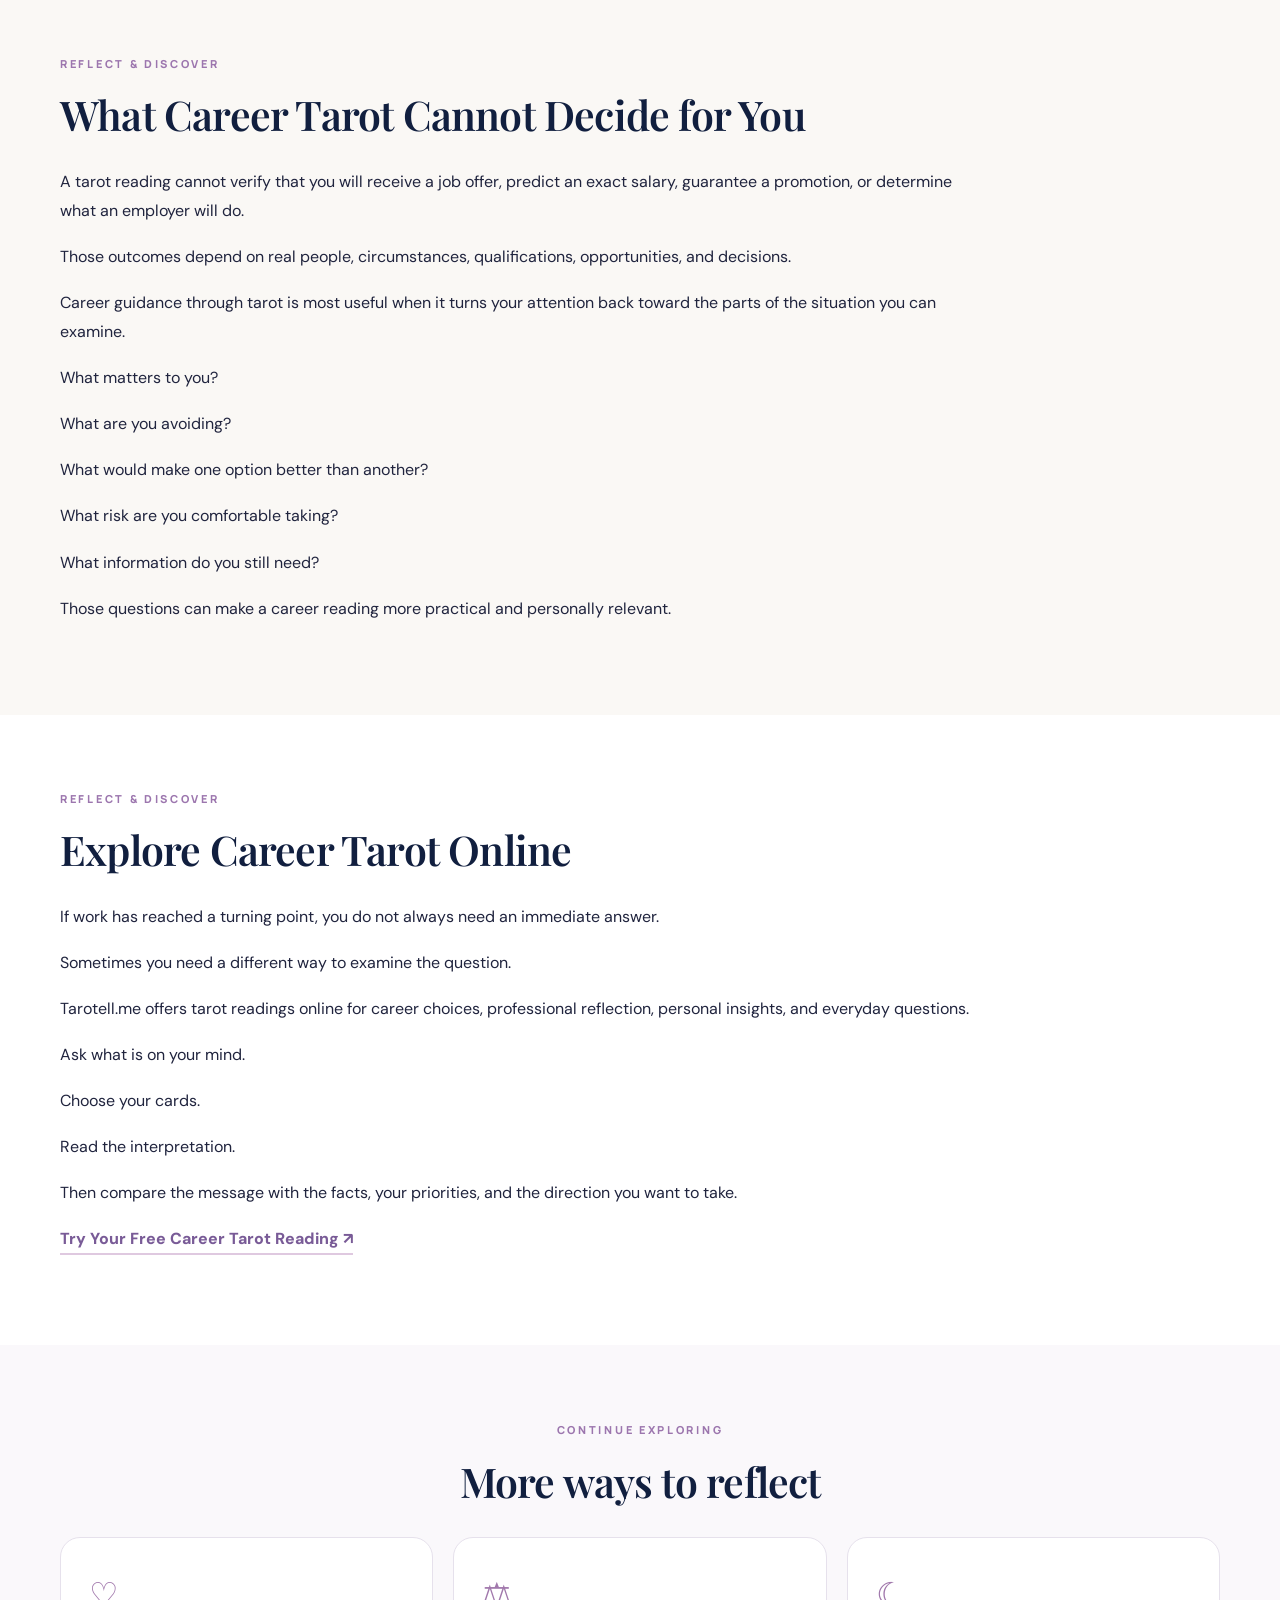
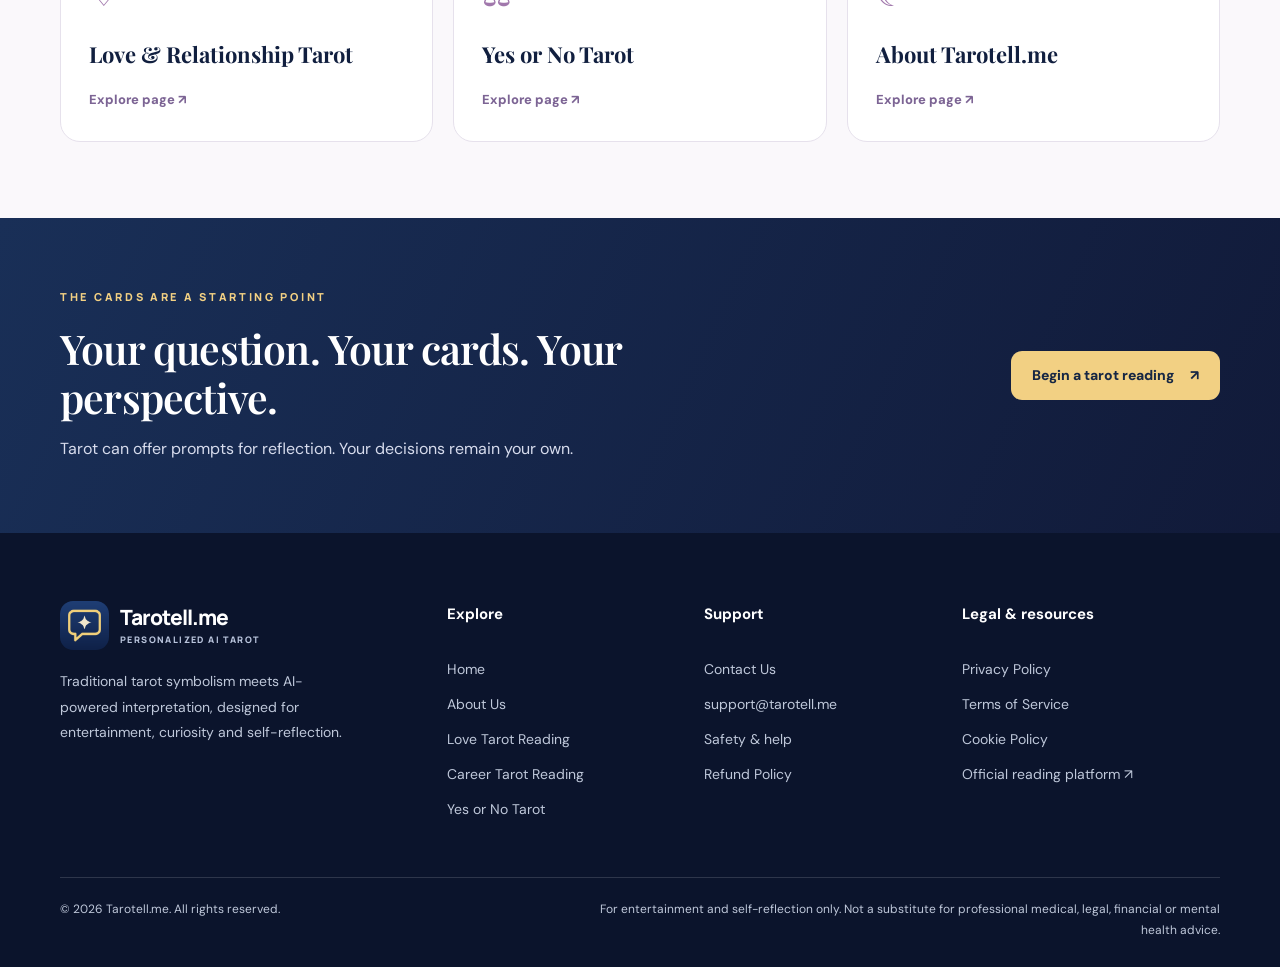
==== commit 25c68b32: "Add files via upload" ====
--- a/career-tarot-reading/index.html
+++ b/career-tarot-reading/index.html
@@ -1,2 +1,3 @@
 <!DOCTYPE html>
-<html lang="en"><head><meta charset="utf-8"/><meta content="width=device-width,initial-scale=1" name="viewport"/><title>Free Career Tarot Reading Online | Work &amp; Job Tarot</title><meta content="Get a free career tarot reading online for work, job choices, professional direction, opportunities, and personal insight with AI-powered tarot guidance." name="description"/><meta content="index,follow" name="robots"/><meta content="#101c38" name="theme-color"/><meta content="website" property="og:type"/><meta content="Free Career Tarot Reading Online | Work &amp; Job Tarot" property="og:title"/><meta content="Get a free career tarot reading online for work, job choices, professional direction, opportunities, and personal insight with AI-powered tarot guidance." property="og:description"/><link href="../assets/images/tarotell-logo.png" rel="icon" type="image/png"/><link href="../assets/css/styles.css" rel="stylesheet"/><script defer="" src="../assets/js/site.js"></script></head><body><a class="skip" href="#main">Skip to content</a><div class="topline"><div class="container"><span>✦   A space for questions, cards &amp; reflection</span><a href="https://tarotell.me/" rel="noopener" target="_blank">Open the Tarotell reading app ↗</a></div></div><header class="header"><div class="container header-inner"><a aria-label="Tarotell home" class="brand" href="../index.html"><img alt="Tarotell logo" height="50" src="../assets/images/tarotell-logo.png" width="50"/><span><strong>Tarotell.me</strong><small>READ • REFLECT • DISCOVER</small></span></a><button aria-controls="nav" aria-expanded="false" aria-label="Open navigation" class="menu" type="button"><span></span><span></span><span></span></button><nav aria-label="Main navigation" class="nav" id="nav"><a href="../index.html">Home</a><a href="../about-us.html">About Us</a><a href="../love-tarot-reading/index.html">Love Tarot</a><a aria-current="page" class="current" href="../career-tarot-reading/index.html">Career Tarot</a><a href="../yes-no-tarot-reading/index.html">Yes or No Tarot</a><a href="../contact-us.html">Contact Us</a><a class="nav-cta" href="https://tarotell.me/" rel="noopener" target="_blank">Start a reading <span aria-hidden="true">↗</span></a></nav></div></header><main id="main"><section class="hero hero-career"><div class="container hero-grid"><div class="hero-content"><span class="eyebrow">✧   TAROTELL.ME • READ WITH INTENTION</span><h1>Free Career Tarot Reading for Work, Jobs &amp; Professional Direction</h1><p class="hero-lead">Use the cards as a prompt to examine the decisions, priorities, opportunities, and challenges shaping your working life.</p><div class="hero-buttons"><a class="btn btn-gold" href="https://tarotell.me/" rel="noopener" target="_blank">Start your reading <span>↗</span></a><a class="btn btn-outline" href="../about-us.html">About Tarotell</a></div><p class="hero-note">✦   Tarot as a tool for perspective—not a guarantee of future outcomes.</p></div><div class="hero-art"><div class="halo"></div><div class="hero-frame"><img alt="Illustrated tarot card featuring career symbolism" loading="eager" src="../assets/images/career-tarot.svg"/></div><span class="hero-orbit hero-orbit-one">✧</span><span class="hero-orbit hero-orbit-two">✦</span></div></div></section><section class="opening"><div class="container"><span class="eyebrow">ABOUT THE READING</span><div class="opening-grid"><h2>A little more context</h2><div class="opening-text"><p>Career decisions can affect your time, confidence, finances, goals, and sense of direction.</p><p>You may be thinking about changing jobs, applying for a new role, asking for a promotion, starting a project, or deciding between two professional paths.</p><p>A career tarot reading gives you another way to reflect on those questions.</p><p>Tarotell.me provides personalized AI tarot readings that connect tarot card meanings with the career issue you want to examine. Select your cards, describe the question on your mind, and receive a card interpretation focused on work, professional choices, motivation, priorities, and personal growth.</p><p class="inline-action"><a class="text-cta" href="https://tarotell.me/" rel="noopener" target="_blank">Start Your Career Tarot Reading <span>↗</span></a></p></div></div></div></section><section class="reading-section light" id="section-1"><div class="container"><div class="section-grid"><div class="section-text"><span class="eyebrow">EXPLORE THE CARDS</span><h2>What Is a Career Tarot Reading?</h2><div class="section-prose"><p>A career tarot reading is a tarot card reading focused on work, employment, professional development, and career choices.</p><p>It can help you examine how you feel about your current situation and what deserves closer attention before you make a decision.</p><p>Career tarot may be useful when you are considering:</p><ul class="check-grid"><li>A new job opportunity</li><li>A career change</li><li>A promotion</li><li>A difficult workplace situation</li><li>A new business or project</li><li>Professional motivation</li><li>Long-term career direction</li><li>A choice between two options</li><li>Work-life priorities</li><li>Your approach to professional growth</li></ul><p>Tarot does not replace practical research, employment advice, or financial planning.</p><p>It provides a structure for reflection.</p></div></div><div class="section-visual"><img alt="Tarot illustration for What Is a Career Tarot Reading?" loading="lazy" src="../assets/images/career-tarot.svg"/></div></div></div></section><section class="reading-section muted" id="section-2"><div class="container"><div class="section-text"><span class="eyebrow">REFLECT &amp; DISCOVER</span><h2>Questions You Can Ask Career Tarot</h2><div class="section-prose"><p>A useful career question usually focuses on what you can understand, examine, or change.</p><p>You might ask:</p><ul class="check-grid"><li>What should I consider about my current career path?</li><li>What is influencing my attitude toward work?</li><li>What should I think about before accepting this opportunity?</li><li>What may be holding me back professionally?</li><li>What strengths should I bring into my next career step?</li><li>What deserves more attention in my current job?</li><li>What can I learn from this workplace challenge?</li></ul><p>These questions allow a personalized tarot reading to explore several parts of your situation without presenting a guaranteed outcome.</p></div></div></div></section><section class="reading-section light" id="section-3"><div class="container"><div class="section-text"><span class="eyebrow">REFLECT &amp; DISCOVER</span><h2>Choose a Career Tarot Spread</h2><div class="section-prose"><p>Different tarot spreads can support different kinds of work questions.</p></div><div class="subtopic-grid"><article class="subtopic"><span class="star">✧</span><h3>One Card Career Reading</h3><p>A one card free reading works well when you want one theme for reflection.</p><p>You might use it before a meeting, job interview, project decision, or important workday.</p><p>One card can help you focus on a question such as:</p><p>“What should I keep in mind about work today?”</p></article><article class="subtopic"><span class="star">✧</span><h3>Three Card Tarot Spread</h3><p>A three card tarot spread provides more context.</p><p>For example, the cards might represent your current situation, a challenge, and a possible direction.</p><p>Another format could examine your strengths, what needs attention, and a next step to consider.</p></article><article class="subtopic"><span class="star">✧</span><h3>Two-Option Tarot Reading</h3><p>A two-option reading can be useful when you are deciding between different roles, projects, or career paths.</p><p>The reading does not decide for you.</p><p>It gives you themes that may help you compare your priorities, concerns, and expectations.</p></article></div></div></div></section><section class="reading-section muted" id="section-4"><div class="container"><div class="section-grid"><div class="section-text"><span class="eyebrow">EXPLORE THE CARDS</span><h2>Career Meaning in the Tarot Deck</h2><div class="section-prose"><p>Different parts of a tarot deck can bring different career themes into a reading.</p><p>The suit of Wands often connects with ambition, action, creativity, energy, and initiative.</p><p>Pentacles commonly relate to work, money, practical skills, resources, security, and long-term effort.</p><p>Swords may raise themes involving decisions, communication, conflict, strategy, and mental pressure.</p><p>Cups can be relevant when a career question involves satisfaction, emotional connection, teamwork, or personal values.</p><p>Major Arcana cards may also bring broader themes.</p><p>The Magician may point toward skills, initiative, and available resources.</p><p>The Chariot can relate to direction, determination, and focused action.</p><p>Strength may bring attention to patience, confidence, and self-control.</p><p>The Hermit can invite reflection about direction, purpose, or stepping away from outside pressure.</p><p>Wheel of Fortune may raise questions about change, timing, or shifting circumstances.</p><p>A card's meaning depends on its position and relationship to other cards, not only its name.</p></div></div><div class="section-visual"><img alt="Tarot illustration for Career Meaning in the Tarot Deck" loading="lazy" src="../assets/images/yesno-tarot.svg"/></div></div></div></section><section class="reading-section light" id="section-5"><div class="container"><div class="section-text"><span class="eyebrow">REFLECT &amp; DISCOVER</span><h2>AI Tarot Interpretation for Career Questions</h2><div class="section-prose"><p>Tarotell.me uses an AI-powered tarot reading system to connect your selected cards with the question you ask.</p><p>This matters because the same tarot card can be viewed differently depending on context.</p><p>A Pentacles card in a love reading may point toward security or practical support.</p><p>In a career reading, that same card may draw more attention to work, money, skills, stability, or resources.</p><p>An AI tarot interpretation can consider these differences while presenting your reading.</p><p>This makes a card reading online more personal than looking up isolated card definitions one by one.</p></div></div></div></section><section class="reading-section muted short" id="section-6"><div class="container"><div class="section-text"><span class="eyebrow">REFLECT &amp; DISCOVER</span><h2>Career Tarot and Money Questions</h2><div class="section-prose"><p>Career and financial concerns often overlap.</p><p>A new job might offer more money but less flexibility. A career change may require short-term financial planning. A promotion may bring greater responsibility as well as higher pay.</p><p>For those situations, career tarot can support personal reflection while a money tarot reading can focus more closely on financial priorities, security, spending, or resources.</p><p>Tarot should not be used to make investment decisions or replace professional financial advice.</p><p>Use it to examine how your emotions, priorities, fears, or expectations may be shaping a decision.</p></div></div></div></section><section class="reading-section light short" id="section-7"><div class="container"><div class="section-text"><span class="eyebrow">TAKE A CLOSER LOOK</span><h2>Online Tarot for Career Self-Reflection</h2><div class="section-prose"><p>People often look for tarot readings free because they want a private, accessible place to think through a question.</p><p>Tarotell.me allows users to explore career questions through an online tarot platform without needing prior card-reading experience.</p><p>If you are new to tarot, the system can provide an interpretation based on your selected cards.</p><p>If you already understand the Major Arcana, Minor Arcana, upright tarot cards, reversed tarot cards, and card combinations, you can use the reading as another perspective on symbols you already know.</p><p>Both approaches can support self-reflection.</p></div></div></div></section><section class="reading-section muted" id="section-8"><div class="container"><div class="section-text"><span class="eyebrow">REFLECT &amp; DISCOVER</span><h2>What Career Tarot Cannot Decide for You</h2><div class="section-prose"><p>A tarot reading cannot verify that you will receive a job offer, predict an exact salary, guarantee a promotion, or determine what an employer will do.</p><p>Those outcomes depend on real people, circumstances, qualifications, opportunities, and decisions.</p><p>Career guidance through tarot is most useful when it turns your attention back toward the parts of the situation you can examine.</p><p>What matters to you?</p><p>What are you avoiding?</p><p>What would make one option better than another?</p><p>What risk are you comfortable taking?</p><p>What information do you still need?</p><p>Those questions can make a career reading more practical and personally relevant.</p></div></div></div></section><section class="reading-section light" id="section-9"><div class="container"><div class="section-text"><span class="eyebrow">REFLECT &amp; DISCOVER</span><h2>Explore Career Tarot Online</h2><div class="section-prose"><p>If work has reached a turning point, you do not always need an immediate answer.</p><p>Sometimes you need a different way to examine the question.</p><p>Tarotell.me offers tarot readings online for career choices, professional reflection, personal insights, and everyday questions.</p><p>Ask what is on your mind.</p><p>Choose your cards.</p><p>Read the interpretation.</p><p>Then compare the message with the facts, your priorities, and the direction you want to take.</p><p class="inline-action"><a class="text-cta" href="https://tarotell.me/" rel="noopener" target="_blank">Try Your Free Career Tarot Reading <span>↗</span></a></p></div></div></div></section><section class="related"><div class="container"><div class="related-head"><span class="eyebrow">CONTINUE EXPLORING</span><h2>More ways to reflect</h2></div><div class="related-grid"><a class="related-card" href="../love-tarot-reading/index.html"><span class="related-icon">♡</span><h3>Love &amp; Relationship Tarot</h3><span class="readmore">Explore page ↗</span></a><a class="related-card" href="../yes-no-tarot-reading/index.html"><span class="related-icon">⚖</span><h3>Yes or No Tarot</h3><span class="readmore">Explore page ↗</span></a><a class="related-card" href="../about-us.html"><span class="related-icon">☾</span><h3>About Tarotell.me</h3><span class="readmore">Explore page ↗</span></a></div></div></section></main><section class="cta"><div class="container cta-inner"><div><span class="eyebrow">THE CARDS ARE A STARTING POINT</span><h2>Your question. Your cards. Your perspective.</h2><p>Tarot can offer prompts for reflection. Your decisions remain your own.</p></div><a class="btn btn-gold" href="https://tarotell.me/" rel="noopener" target="_blank">Begin a tarot reading <span>↗</span></a></div></section><footer class="footer"><div class="container footer-grid"><div class="footer-about"><a class="brand brand-footer" href="../index.html"><img alt="" height="48" src="../assets/images/tarotell-logo.png" width="48"/><span><strong>Tarotell.me</strong><small>PERSONALIZED AI TAROT</small></span></a><p>Traditional tarot symbolism meets AI-powered interpretation, designed for entertainment, curiosity and self-reflection.</p></div><div><h3>Explore</h3><a href="../index.html">Home</a><a href="../about-us.html">About Us</a><a href="../love-tarot-reading/index.html">Love Tarot Reading</a><a href="../career-tarot-reading/index.html">Career Tarot Reading</a><a href="../yes-no-tarot-reading/index.html">Yes or No Tarot</a></div><div><h3>Support</h3><a href="../contact-us.html">Contact Us</a><a href="mailto:support@tarotell.me">support@tarotell.me</a><a href="https://tarotell.me/safety" rel="noopener" target="_blank">Safety &amp; help</a><a href="https://tarotell.me/refund-policy" rel="noopener" target="_blank">Refund Policy</a></div><div><h3>Legal &amp; resources</h3><a href="https://tarotell.me/privacy-policy" rel="noopener" target="_blank">Privacy Policy</a><a href="https://tarotell.me/terms-of-service" rel="noopener" target="_blank">Terms of Service</a><a href="https://tarotell.me/cookie-policy" rel="noopener" target="_blank">Cookie Policy</a><a href="https://tarotell.me/" rel="noopener" target="_blank">Official reading platform ↗</a></div></div><div class="container copyright"><p>© 2026 Tarotell.me. All rights reserved.</p><p>For entertainment and self-reflection only. Not a substitute for professional medical, legal, financial or mental health advice.</p></div></footer></body></html>+
+<html lang="en"><head><meta charset="utf-8"/><meta content="width=device-width,initial-scale=1" name="viewport"/><title>Free Career Tarot Reading Online | Work &amp; Job Tarot</title><meta content="Get a free career tarot reading online for work, job choices, professional direction, opportunities, and personal insight with AI-powered tarot guidance." name="description"/><meta content="index,follow" name="robots"/><meta content="#101c38" name="theme-color"/><meta content="website" property="og:type"/><meta content="Free Career Tarot Reading Online | Work &amp; Job Tarot" property="og:title"/><meta content="Get a free career tarot reading online for work, job choices, professional direction, opportunities, and personal insight with AI-powered tarot guidance." property="og:description"/><link href="../assets/images/tarotell-logo.png" rel="icon" type="image/png"/><link href="../assets/css/styles.css" rel="stylesheet"/><script defer="" src="../assets/js/site.js"></script></head><body><a class="skip" href="#main">Skip to content</a><div class="topline"><div class="container"><span>✦   A space for questions, cards &amp; reflection</span><a href="https://tarotell.me/" rel="noopener" target="_blank">Open the Tarotell reading app ↗</a></div></div><header class="header"><div class="container header-inner"><a aria-label="Tarotell home" class="brand" href="../index.html"><img alt="Tarotell logo" height="50" src="../assets/images/tarotell-logo.png" width="50"/><span><strong>Tarotell.me</strong><small>READ • REFLECT • DISCOVER</small></span></a><button aria-controls="nav" aria-expanded="false" aria-label="Open navigation" class="menu" type="button"><span></span><span></span><span></span></button><nav aria-label="Main navigation" class="nav" id="nav"><a href="../index.html">Home</a><a href="../about-us.html">About Us</a><div class="nav-dropdown"><button aria-controls="services-list" aria-expanded="false" aria-haspopup="true" class="nav-dropdown-toggle current" type="button">Services<span aria-hidden="true" class="dropdown-chevron">⌄</span></button><div class="nav-dropdown-menu" id="services-list"><a href="../love-tarot-reading/index.html">Love Tarot</a><a aria-current="page" class="current" href="../career-tarot-reading/index.html">Career Tarot</a><a href="../yes-no-tarot-reading/index.html">Yes or No Tarot</a></div></div><a href="../contact-us.html">Contact Us</a><a class="nav-cta" href="https://tarotell.me/" rel="noopener" target="_blank">Start a reading <span aria-hidden="true">↗</span></a></nav></div></header><main id="main"><section class="hero hero-career"><div class="container hero-grid"><div class="hero-content"><span class="eyebrow">✧   TAROTELL.ME • READ WITH INTENTION</span><h1>Free Career Tarot Reading for Work, Jobs &amp; Professional Direction</h1><p class="hero-lead">Use the cards as a prompt to examine the decisions, priorities, opportunities, and challenges shaping your working life.</p><div class="hero-buttons"><a class="btn btn-gold" href="https://tarotell.me/" rel="noopener" target="_blank">Start your reading <span>↗</span></a><a class="btn btn-outline" href="../about-us.html">About Tarotell</a></div><p class="hero-note">✦   Tarot as a tool for perspective—not a guarantee of future outcomes.</p></div><div class="hero-art"><div class="halo"></div><div class="hero-frame"><img alt="Illustrated tarot card featuring career symbolism" loading="eager" src="../assets/images/career-tarot.svg"/></div><span class="hero-orbit hero-orbit-one">✧</span><span class="hero-orbit hero-orbit-two">✦</span></div></div></section><section class="opening"><div class="container"><span class="eyebrow">ABOUT THE READING</span><div class="opening-grid"><h2>A little more context</h2><div class="opening-text"><p>Career decisions can affect your time, confidence, finances, goals, and sense of direction.</p><p>You may be thinking about changing jobs, applying for a new role, asking for a promotion, starting a project, or deciding between two professional paths.</p><p>A career tarot reading gives you another way to reflect on those questions.</p><p>Tarotell.me provides personalized AI tarot readings that connect tarot card meanings with the career issue you want to examine. Select your cards, describe the question on your mind, and receive a card interpretation focused on work, professional choices, motivation, priorities, and personal growth.</p><p class="inline-action"><a class="text-cta" href="https://tarotell.me/" rel="noopener" target="_blank">Start Your Career Tarot Reading <span>↗</span></a></p></div></div></div></section><section class="reading-section light" id="section-1"><div class="container"><div class="section-grid"><div class="section-text"><span class="eyebrow">EXPLORE THE CARDS</span><h2>What Is a Career Tarot Reading?</h2><div class="section-prose"><p>A career tarot reading is a tarot card reading focused on work, employment, professional development, and career choices.</p><p>It can help you examine how you feel about your current situation and what deserves closer attention before you make a decision.</p><p>Career tarot may be useful when you are considering:</p><ul class="check-grid"><li>A new job opportunity</li><li>A career change</li><li>A promotion</li><li>A difficult workplace situation</li><li>A new business or project</li><li>Professional motivation</li><li>Long-term career direction</li><li>A choice between two options</li><li>Work-life priorities</li><li>Your approach to professional growth</li></ul><p>Tarot does not replace practical research, employment advice, or financial planning.</p><p>It provides a structure for reflection.</p></div></div><div class="section-visual"><img alt="Tarot illustration for What Is a Career Tarot Reading?" loading="lazy" src="../assets/images/career-tarot.svg"/></div></div></div></section><section class="reading-section muted" id="section-2"><div class="container"><div class="section-text"><span class="eyebrow">REFLECT &amp; DISCOVER</span><h2>Questions You Can Ask Career Tarot</h2><div class="section-prose"><p>A useful career question usually focuses on what you can understand, examine, or change.</p><p>You might ask:</p><ul class="check-grid"><li>What should I consider about my current career path?</li><li>What is influencing my attitude toward work?</li><li>What should I think about before accepting this opportunity?</li><li>What may be holding me back professionally?</li><li>What strengths should I bring into my next career step?</li><li>What deserves more attention in my current job?</li><li>What can I learn from this workplace challenge?</li></ul><p>These questions allow a personalized tarot reading to explore several parts of your situation without presenting a guaranteed outcome.</p></div></div></div></section><section class="reading-section light" id="section-3"><div class="container"><div class="section-text"><span class="eyebrow">REFLECT &amp; DISCOVER</span><h2>Choose a Career Tarot Spread</h2><div class="section-prose"><p>Different tarot spreads can support different kinds of work questions.</p></div><div class="subtopic-grid"><article class="subtopic"><span class="star">✧</span><h3>One Card Career Reading</h3><p>A one card free reading works well when you want one theme for reflection.</p><p>You might use it before a meeting, job interview, project decision, or important workday.</p><p>One card can help you focus on a question such as:</p><p>“What should I keep in mind about work today?”</p></article><article class="subtopic"><span class="star">✧</span><h3>Three Card Tarot Spread</h3><p>A three card tarot spread provides more context.</p><p>For example, the cards might represent your current situation, a challenge, and a possible direction.</p><p>Another format could examine your strengths, what needs attention, and a next step to consider.</p></article><article class="subtopic"><span class="star">✧</span><h3>Two-Option Tarot Reading</h3><p>A two-option reading can be useful when you are deciding between different roles, projects, or career paths.</p><p>The reading does not decide for you.</p><p>It gives you themes that may help you compare your priorities, concerns, and expectations.</p></article></div></div></div></section><section class="reading-section muted" id="section-4"><div class="container"><div class="section-grid"><div class="section-text"><span class="eyebrow">EXPLORE THE CARDS</span><h2>Career Meaning in the Tarot Deck</h2><div class="section-prose"><p>Different parts of a tarot deck can bring different career themes into a reading.</p><p>The suit of Wands often connects with ambition, action, creativity, energy, and initiative.</p><p>Pentacles commonly relate to work, money, practical skills, resources, security, and long-term effort.</p><p>Swords may raise themes involving decisions, communication, conflict, strategy, and mental pressure.</p><p>Cups can be relevant when a career question involves satisfaction, emotional connection, teamwork, or personal values.</p><p>Major Arcana cards may also bring broader themes.</p><p>The Magician may point toward skills, initiative, and available resources.</p><p>The Chariot can relate to direction, determination, and focused action.</p><p>Strength may bring attention to patience, confidence, and self-control.</p><p>The Hermit can invite reflection about direction, purpose, or stepping away from outside pressure.</p><p>Wheel of Fortune may raise questions about change, timing, or shifting circumstances.</p><p>A card's meaning depends on its position and relationship to other cards, not only its name.</p></div></div><div class="section-visual"><img alt="Tarot illustration for Career Meaning in the Tarot Deck" loading="lazy" src="../assets/images/yesno-tarot.svg"/></div></div></div></section><section class="reading-section light" id="section-5"><div class="container"><div class="section-text"><span class="eyebrow">REFLECT &amp; DISCOVER</span><h2>AI Tarot Interpretation for Career Questions</h2><div class="section-prose"><p>Tarotell.me uses an AI-powered tarot reading system to connect your selected cards with the question you ask.</p><p>This matters because the same tarot card can be viewed differently depending on context.</p><p>A Pentacles card in a love reading may point toward security or practical support.</p><p>In a career reading, that same card may draw more attention to work, money, skills, stability, or resources.</p><p>An AI tarot interpretation can consider these differences while presenting your reading.</p><p>This makes a card reading online more personal than looking up isolated card definitions one by one.</p></div></div></div></section><section class="reading-section muted short" id="section-6"><div class="container"><div class="section-text"><span class="eyebrow">REFLECT &amp; DISCOVER</span><h2>Career Tarot and Money Questions</h2><div class="section-prose"><p>Career and financial concerns often overlap.</p><p>A new job might offer more money but less flexibility. A career change may require short-term financial planning. A promotion may bring greater responsibility as well as higher pay.</p><p>For those situations, career tarot can support personal reflection while a money tarot reading can focus more closely on financial priorities, security, spending, or resources.</p><p>Tarot should not be used to make investment decisions or replace professional financial advice.</p><p>Use it to examine how your emotions, priorities, fears, or expectations may be shaping a decision.</p></div></div></div></section><section class="reading-section light short" id="section-7"><div class="container"><div class="section-text"><span class="eyebrow">TAKE A CLOSER LOOK</span><h2>Online Tarot for Career Self-Reflection</h2><div class="section-prose"><p>People often look for tarot readings free because they want a private, accessible place to think through a question.</p><p>Tarotell.me allows users to explore career questions through an online tarot platform without needing prior card-reading experience.</p><p>If you are new to tarot, the system can provide an interpretation based on your selected cards.</p><p>If you already understand the Major Arcana, Minor Arcana, upright tarot cards, reversed tarot cards, and card combinations, you can use the reading as another perspective on symbols you already know.</p><p>Both approaches can support self-reflection.</p></div></div></div></section><section class="reading-section muted" id="section-8"><div class="container"><div class="section-text"><span class="eyebrow">REFLECT &amp; DISCOVER</span><h2>What Career Tarot Cannot Decide for You</h2><div class="section-prose"><p>A tarot reading cannot verify that you will receive a job offer, predict an exact salary, guarantee a promotion, or determine what an employer will do.</p><p>Those outcomes depend on real people, circumstances, qualifications, opportunities, and decisions.</p><p>Career guidance through tarot is most useful when it turns your attention back toward the parts of the situation you can examine.</p><p>What matters to you?</p><p>What are you avoiding?</p><p>What would make one option better than another?</p><p>What risk are you comfortable taking?</p><p>What information do you still need?</p><p>Those questions can make a career reading more practical and personally relevant.</p></div></div></div></section><section class="reading-section light" id="section-9"><div class="container"><div class="section-text"><span class="eyebrow">REFLECT &amp; DISCOVER</span><h2>Explore Career Tarot Online</h2><div class="section-prose"><p>If work has reached a turning point, you do not always need an immediate answer.</p><p>Sometimes you need a different way to examine the question.</p><p>Tarotell.me offers tarot readings online for career choices, professional reflection, personal insights, and everyday questions.</p><p>Ask what is on your mind.</p><p>Choose your cards.</p><p>Read the interpretation.</p><p>Then compare the message with the facts, your priorities, and the direction you want to take.</p><p class="inline-action"><a class="text-cta" href="https://tarotell.me/" rel="noopener" target="_blank">Try Your Free Career Tarot Reading <span>↗</span></a></p></div></div></div></section><section class="related"><div class="container"><div class="related-head"><span class="eyebrow">CONTINUE EXPLORING</span><h2>More ways to reflect</h2></div><div class="related-grid"><a class="related-card" href="../love-tarot-reading/index.html"><span class="related-icon">♡</span><h3>Love &amp; Relationship Tarot</h3><span class="readmore">Explore page ↗</span></a><a class="related-card" href="../yes-no-tarot-reading/index.html"><span class="related-icon">⚖</span><h3>Yes or No Tarot</h3><span class="readmore">Explore page ↗</span></a><a class="related-card" href="../about-us.html"><span class="related-icon">☾</span><h3>About Tarotell.me</h3><span class="readmore">Explore page ↗</span></a></div></div></section></main><section class="cta"><div class="container cta-inner"><div><span class="eyebrow">THE CARDS ARE A STARTING POINT</span><h2>Your question. Your cards. Your perspective.</h2><p>Tarot can offer prompts for reflection. Your decisions remain your own.</p></div><a class="btn btn-gold" href="https://tarotell.me/" rel="noopener" target="_blank">Begin a tarot reading <span>↗</span></a></div></section><footer class="footer"><div class="container footer-grid"><div class="footer-about"><a class="brand brand-footer" href="../index.html"><img alt="" height="48" src="../assets/images/tarotell-logo.png" width="48"/><span><strong>Tarotell.me</strong><small>PERSONALIZED AI TAROT</small></span></a><p>Traditional tarot symbolism meets AI-powered interpretation, designed for entertainment, curiosity and self-reflection.</p></div><div><h3>Explore</h3><a href="../index.html">Home</a><a href="../about-us.html">About Us</a><a href="../love-tarot-reading/index.html">Love Tarot Reading</a><a href="../career-tarot-reading/index.html">Career Tarot Reading</a><a href="../yes-no-tarot-reading/index.html">Yes or No Tarot</a></div><div><h3>Support</h3><a href="../contact-us.html">Contact Us</a><a href="mailto:support@tarotell.me">support@tarotell.me</a><a href="https://tarotell.me/safety" rel="noopener" target="_blank">Safety &amp; help</a><a href="https://tarotell.me/refund-policy" rel="noopener" target="_blank">Refund Policy</a></div><div><h3>Legal &amp; resources</h3><a href="https://tarotell.me/privacy-policy" rel="noopener" target="_blank">Privacy Policy</a><a href="https://tarotell.me/terms-of-service" rel="noopener" target="_blank">Terms of Service</a><a href="https://tarotell.me/cookie-policy" rel="noopener" target="_blank">Cookie Policy</a><a href="https://tarotell.me/" rel="noopener" target="_blank">Official reading platform ↗</a></div></div><div class="container copyright"><p>© 2026 Tarotell.me. All rights reserved.</p><p>For entertainment and self-reflection only. Not a substitute for professional medical, legal, financial or mental health advice.</p></div></footer></body></html>
--- a/assets/css/styles.css
+++ b/assets/css/styles.css
@@ -4,4 +4,65 @@
 @media(max-width:900px){.menu{display:block}.header-inner{min-height:77px}.nav{display:none;position:absolute;left:0;right:0;top:77px;background:#fff;box-shadow:0 22px 35px #111d3730;border-bottom:1px solid var(--line);padding:18px 24px 25px;flex-direction:column;align-items:stretch;gap:4px}.nav.open{display:flex}.nav a{padding:11px;font-size:15px}.nav>a.nav-cta{text-align:center}.hero-grid,.section-grid,.opening-grid,.safety-grid{grid-template-columns:1fr}.hero-grid{padding:65px 0}.hero-art{max-width:420px}.hero-frame{height:420px}.section-visual{max-width:340px}.section-visual img{height:400px}.contact-columns{grid-template-columns:1fr}.related-grid{grid-template-columns:repeat(2,1fr)}.footer-grid{grid-template-columns:repeat(2,1fr)}}
 @media(max-width:650px){.container{width:min(100% - 32px,1160px)}.topline .container{justify-content:center}.topline .container>span{display:none}.brand strong{font-size:19px}.hero-grid{padding:55px 0 62px}.hero h1{font-size:clamp(2.35rem,9vw,3.45rem)}.hero-art{max-width:310px}.hero-frame{height:360px}.hero-note{font-size:11px}.hero-orbit-two{right:-10px}.opening,.reading-section,.related,.faq-section,.contact-area{padding:53px 0}.reading-section.short{padding:44px 0}.check-grid,.subtopic-grid,.related-grid{grid-template-columns:1fr}.section-visual{max-width:300px}.section-visual img{height:350px}.cta-inner{flex-direction:column;align-items:flex-start}.footer-grid{grid-template-columns:1fr 1fr}.footer-grid>div:first-child{grid-column:1/-1}.copyright{flex-direction:column}.copyright p:last-child{text-align:left}.contact-hero{padding:76px 0}.support-card{padding:28px}.support-list article{padding:20px}}
 @media(max-width:430px){.footer-grid{grid-template-columns:1fr}.footer-grid>div:first-child{grid-column:auto}.hero-buttons{align-items:stretch}.btn{width:100%}.hero-art{max-width:285px}.hero-frame{height:335px}}
-@media(prefers-reduced-motion:reduce){html{scroll-behavior:auto}.btn,.related-card{transition:none}}+@media(prefers-reduced-motion:reduce){html{scroll-behavior:auto}.btn,.related-card{transition:none}}
+
+/* Tarotell: accessible Services dropdown */
+.nav-dropdown{position:relative;flex-shrink:0}
+.nav-dropdown-toggle{display:flex;align-items:center;gap:7px;padding:11px 2px;background:none;border:0;color:#3e4767;font-size:13px;font-weight:750;cursor:pointer}
+.nav-dropdown-toggle:hover,.nav-dropdown-toggle.current,.nav-dropdown-toggle[aria-expanded="true"]{color:#8a5d9c}
+.dropdown-chevron{font-size:16px;transition:transform .18s ease;line-height:1}
+.nav-dropdown.is-open .dropdown-chevron{transform:rotate(180deg)}
+.nav-dropdown-menu{display:none;position:absolute;z-index:60;min-width:245px;top:calc(100% + 12px);left:-13px;padding:9px;border:1px solid #ebe4f1;border-radius:14px;box-shadow:0 22px 50px rgba(18,25,55,.15);background:#fff}
+.nav-dropdown.is-open .nav-dropdown-menu{display:grid;gap:3px}
+.nav-dropdown-menu a{display:block;padding:11px 13px;font-size:13px;font-weight:700;line-height:1.4;color:#3e4767;border-radius:9px;white-space:nowrap}
+.nav-dropdown-menu a:hover,.nav-dropdown-menu a.current{background:#f4effa;color:#75518d}
+.nav-dropdown-toggle:focus-visible,.nav-dropdown-menu a:focus-visible{outline:3px solid #b18ac3;outline-offset:3px}
+/* Compact reading selection cards; no source copy is discarded */
+.reading-options-section .subtopic-grid{grid-template-columns:repeat(3,minmax(0,1fr));gap:16px;align-items:start}
+.reading-options-section .compact-tarot-card{padding:22px 20px;border-radius:18px;display:flex;flex-direction:column;min-height:0;box-shadow:0 8px 24px rgba(23,29,62,.06)}
+.reading-options-section .compact-tarot-card .star{font-size:24px;line-height:1}
+.reading-options-section .compact-tarot-card h3{font-size:21px;margin:9px 0 11px}
+.reading-options-section .compact-tarot-card .card-lead{font-size:14px;line-height:1.65;margin:0 0 15px}
+.reading-options-section .card-more{border-top:1px solid #ede5f0;padding-top:11px;margin:0 0 12px}
+.reading-options-section .card-more summary{cursor:pointer;color:#75518d;font-size:13px;font-weight:800;line-height:1.5;padding:4px 0;list-style:none}
+.reading-options-section .card-more summary::-webkit-details-marker{display:none}
+.reading-options-section .card-more summary:after{content:' +';font-size:17px;vertical-align:middle}
+.reading-options-section .card-more[open] summary:after{content:' −'}
+.reading-options-section .card-more[open] summary{margin-bottom:12px}
+.reading-options-section .card-more p{font-size:13px}
+.reading-options-section .card-more .check-grid{grid-template-columns:1fr;margin:10px 0 15px}
+.reading-options-section .compact-tarot-card .inline-action{margin:3px 0 0}
+.reading-options-section .compact-tarot-card .text-cta{font-size:13px;line-height:1.5;display:inline-block}
+/* Published resources: responsive iframes, no fixed pixel widths */
+.resource-section{padding:78px 0;background:#f1edf7}
+.resource-heading{max-width:740px;margin-bottom:30px}
+.resource-heading h2{font:600 clamp(2rem,3.2vw,3.1rem)/1.2 'Playfair Display',Georgia,serif;color:var(--navy);letter-spacing:-.8px;margin:0 0 12px}
+.resource-heading p{color:var(--muted);margin:0}
+.resource-card{background:#fff;border:1px solid #e5e0ee;border-radius:20px;padding:22px;margin-top:22px;box-shadow:0 12px 35px rgba(15,28,60,.06)}
+.resource-card h3{color:var(--navy);font:700 clamp(1.3rem,2.1vw,1.75rem)/1.3 'Playfair Display',Georgia,serif;margin:0 0 4px}
+.resource-type{color:#81639a;font-size:12px;font-weight:800;letter-spacing:.08em;text-transform:uppercase;margin:0 0 15px}
+.resource-frame{position:relative;width:100%;height:clamp(320px,48vw,550px);border-radius:12px;border:1px solid #e9e5f0;overflow:hidden;background:#faf9fd}
+.resource-frame-slides{aspect-ratio:960 / 569;height:auto}
+.resource-frame-sheet{height:clamp(340px,48vw,510px)}
+.resource-frame iframe{display:block;width:100%;height:100%;border:0;background:#fff}
+@media(max-width:1100px){.reading-options-section .subtopic-grid{grid-template-columns:repeat(2,minmax(0,1fr))}}
+@media(max-width:900px){.nav-dropdown{width:100%}.nav-dropdown-toggle{width:100%;justify-content:space-between;padding:11px;font-size:15px}.nav-dropdown-menu{position:static;min-width:0;box-shadow:none;border:0;border-left:2px solid #e5d6ed;border-radius:0;background:#faf7fd;margin:2px 0 6px 13px;padding:4px 7px}.nav-dropdown-menu a{white-space:normal;font-size:14px}}
+@media(max-width:650px){.reading-options-section .subtopic-grid{grid-template-columns:1fr}.resource-section{padding:53px 0}.resource-card{padding:15px}.resource-frame{height:390px}.resource-frame-slides{height:auto}.resource-frame-sheet{height:360px}}
+
+/* Homepage Google resource layout: document alone, slides + sheets together */
+.resource-section--document{padding-bottom:65px;}
+.resource-section--media{background:#faf8fd;padding-top:65px;}
+.resource-section--document .resource-heading,.resource-section--media .resource-heading{max-width:850px;}
+.resource-section--document .resource-card--featured{margin-top:0;}
+.resource-section--document .resource-frame-doc{height:clamp(420px,55vw,660px);}
+.resource-paired-grid{display:grid;grid-template-columns:minmax(0,1fr) minmax(0,1fr);gap:24px;align-items:start;}
+.resource-paired-grid>.resource-card{margin-top:0;min-width:0;}
+.resource-paired-grid .resource-frame-slides{aspect-ratio:960/569;height:auto;}
+.resource-paired-grid .resource-frame-sheet{height:clamp(310px,35vw,440px);}
+@media(max-width:780px){.resource-paired-grid{grid-template-columns:1fr;gap:20px;}
+.resource-section--document .resource-frame-doc{height:440px;}
+.resource-paired-grid .resource-frame-sheet{height:390px;}
+.resource-section--document{padding-bottom:50px;}
+.resource-section--media{padding-top:50px;}}
+@media(max-width:480px){.resource-section--document .resource-frame-doc{height:400px;}
+.resource-paired-grid .resource-frame-sheet{height:330px;}}
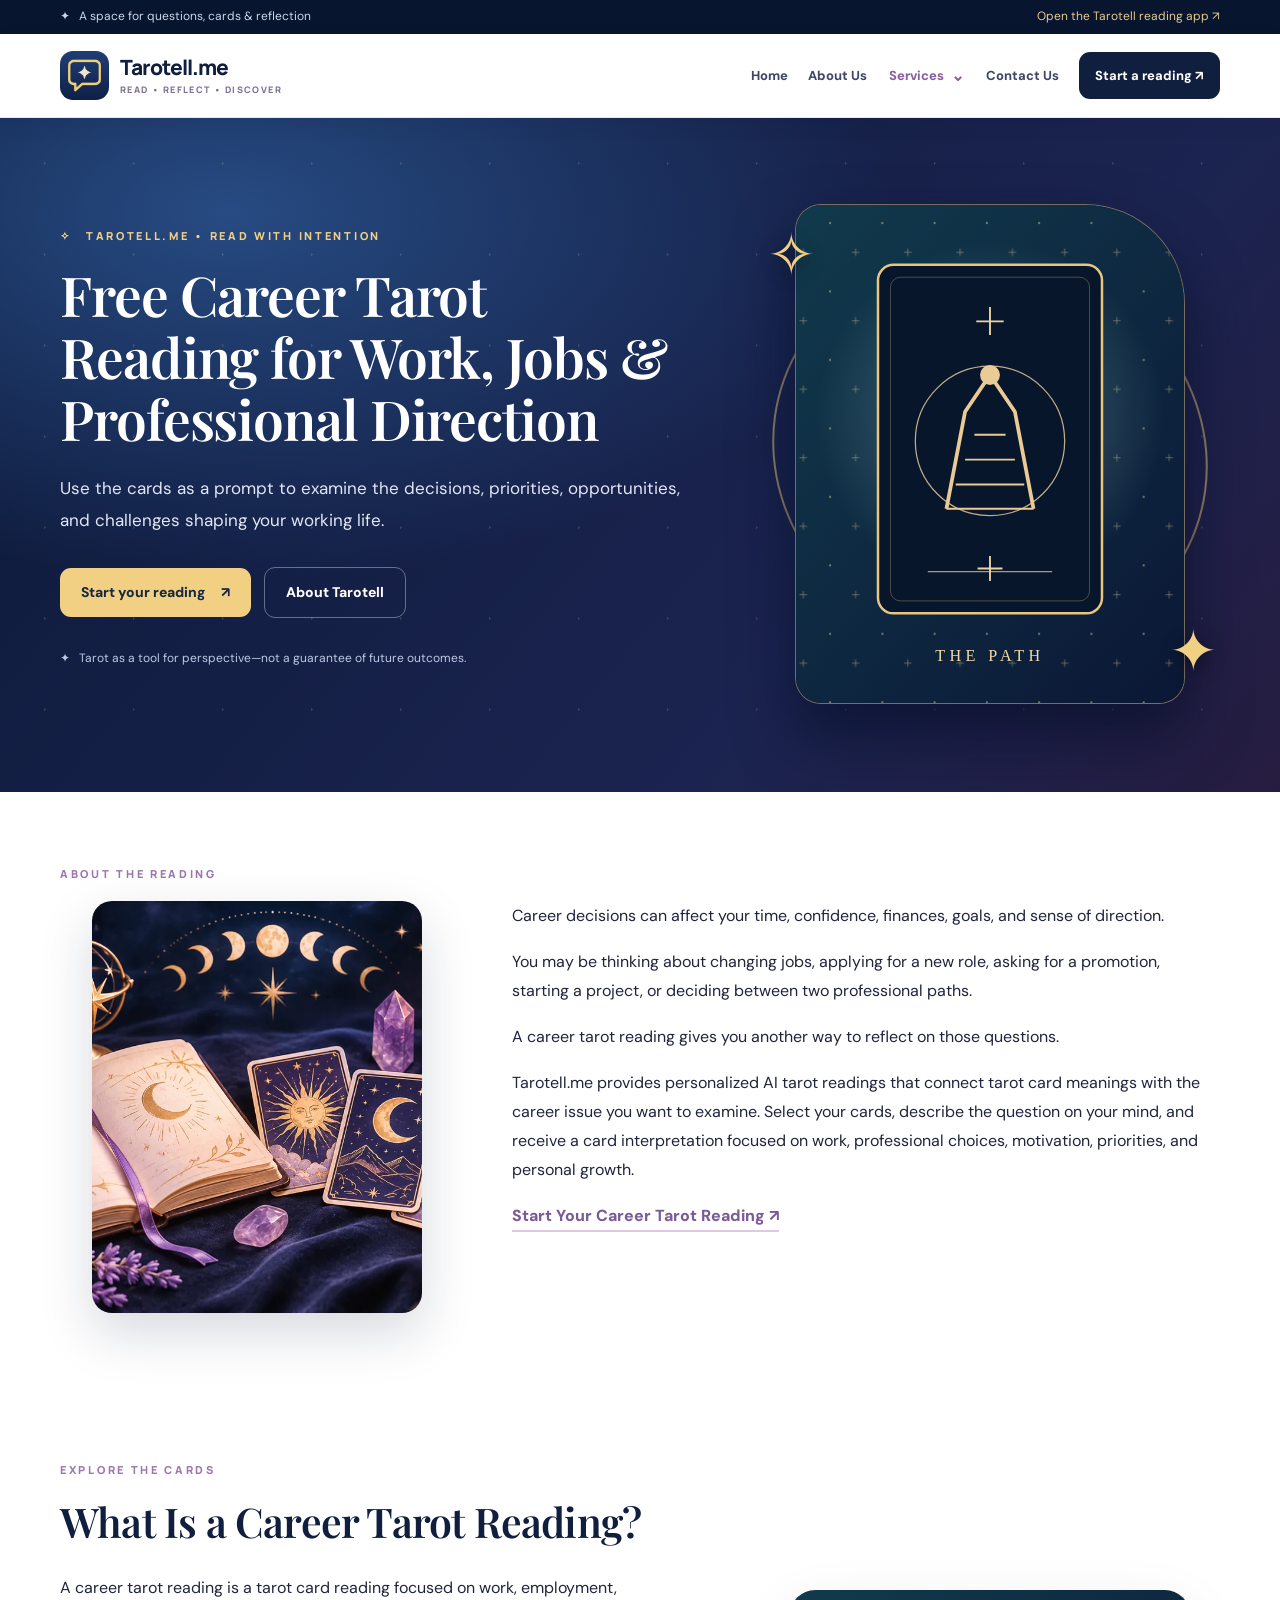
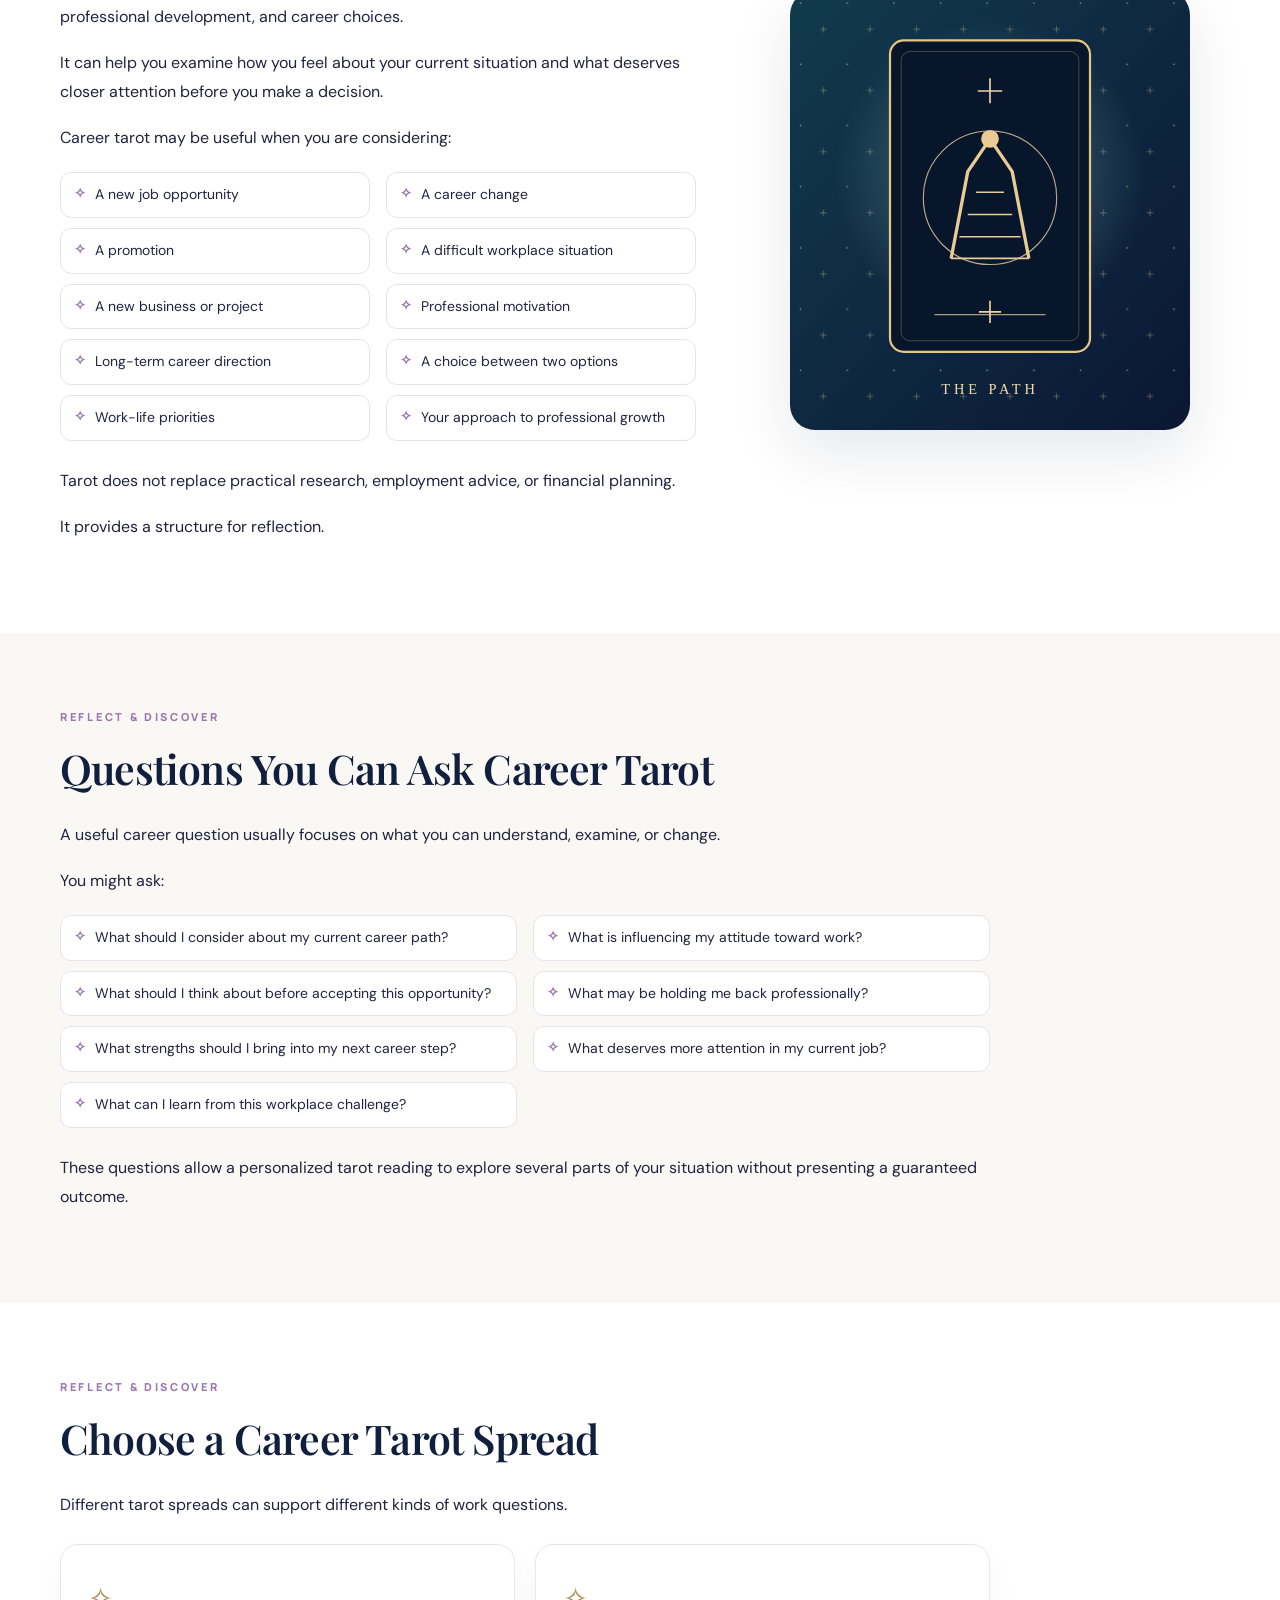
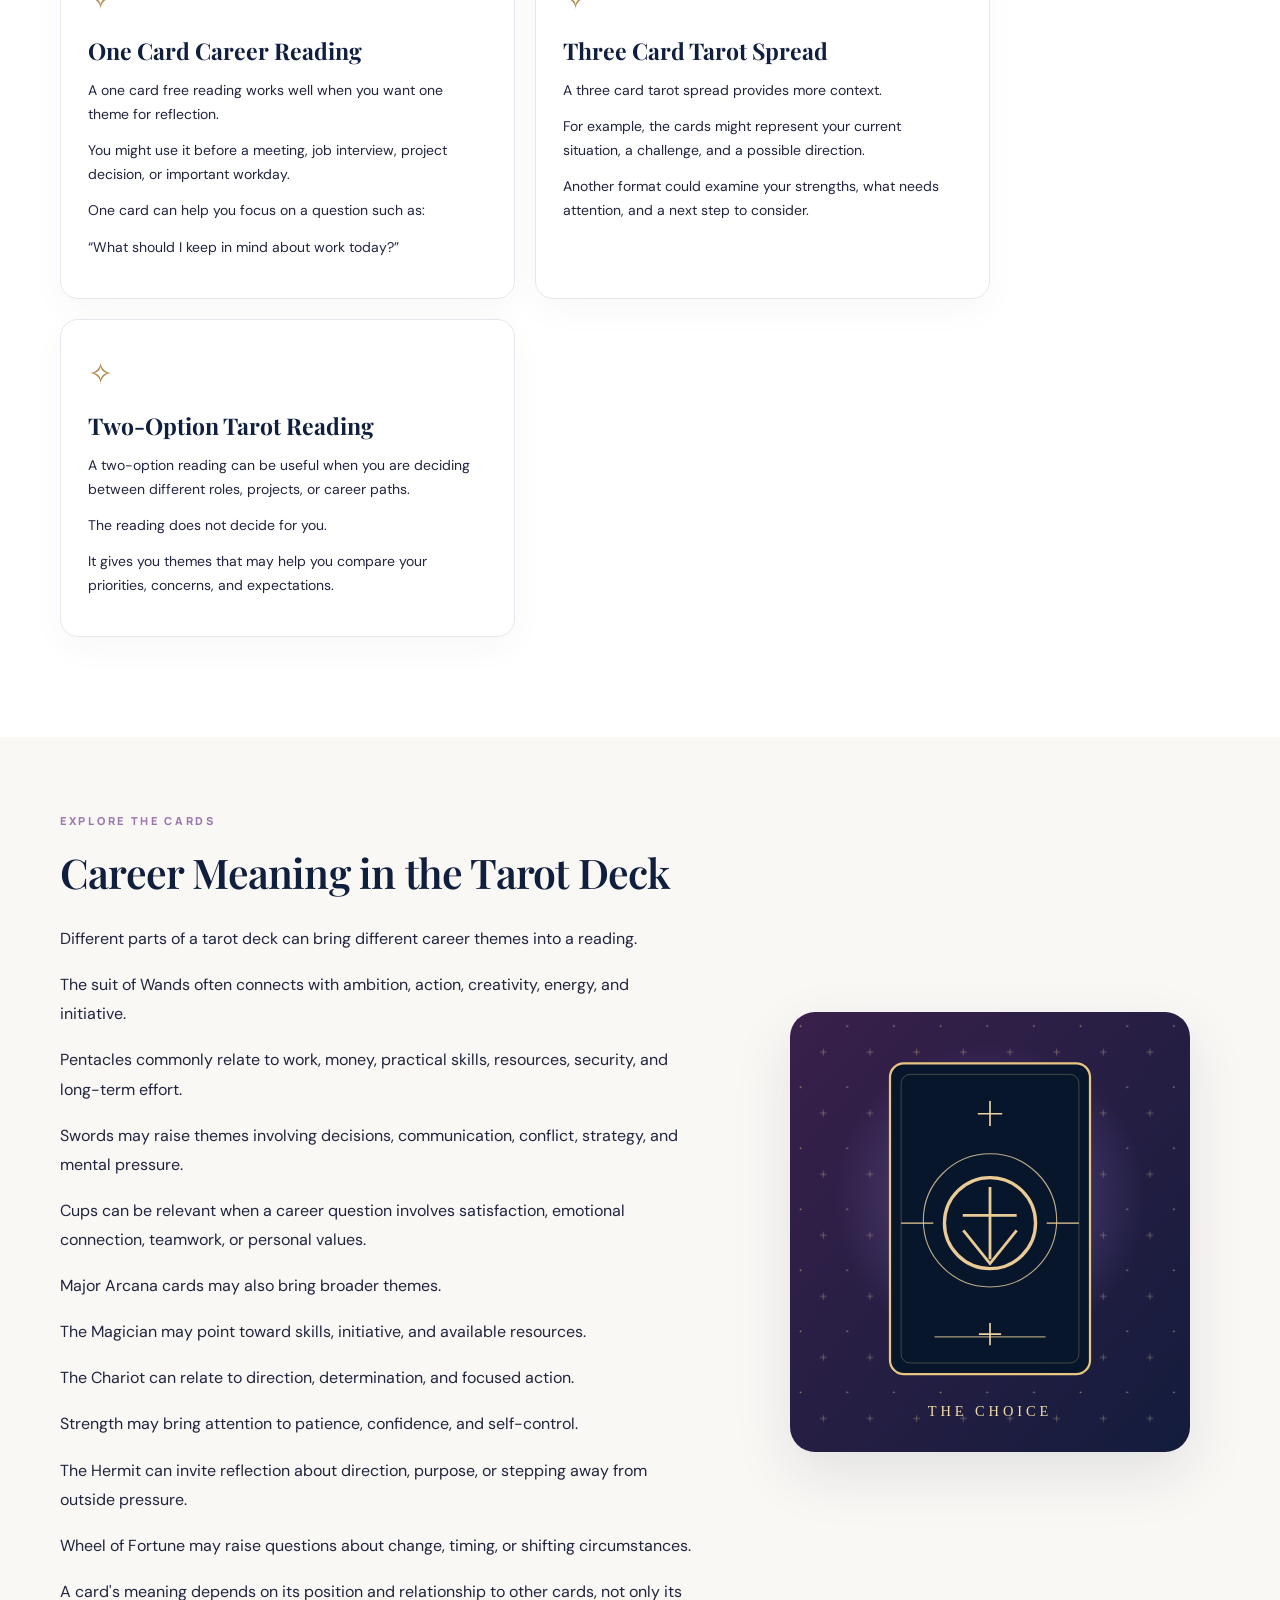
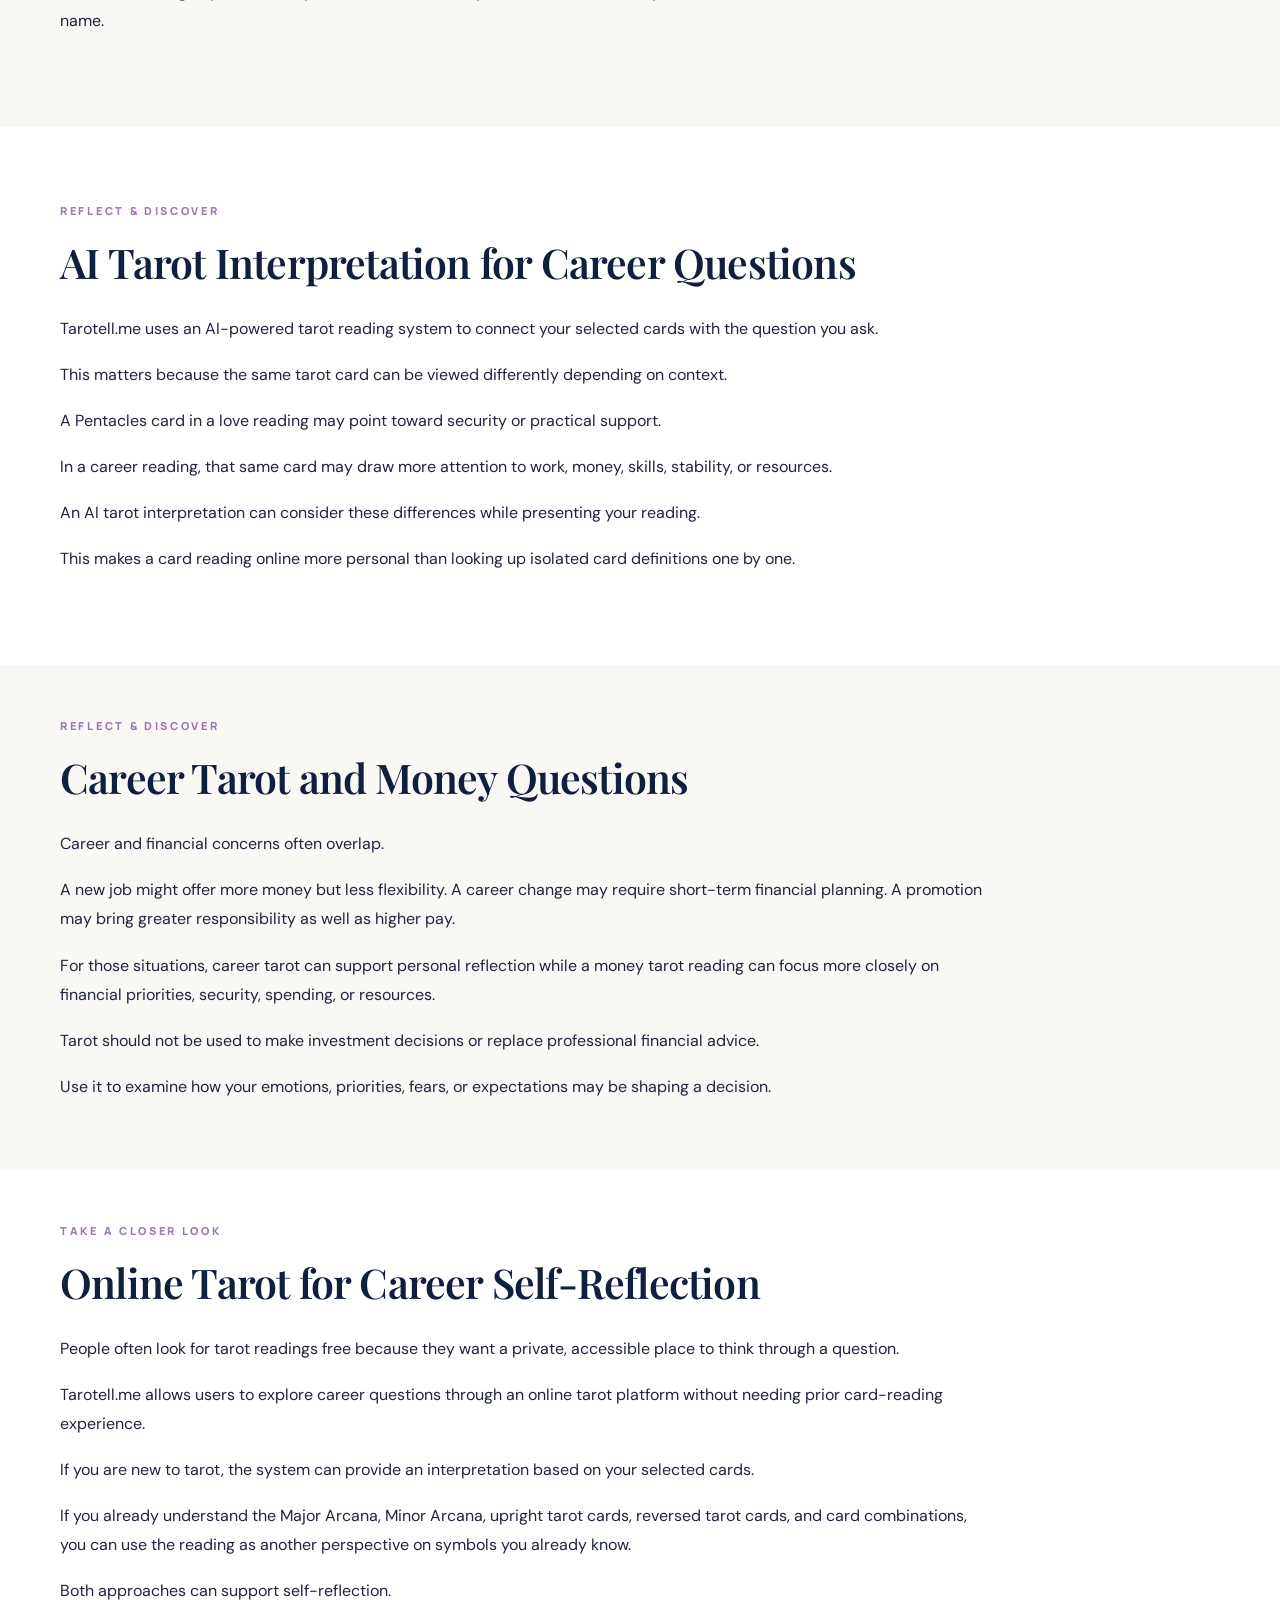
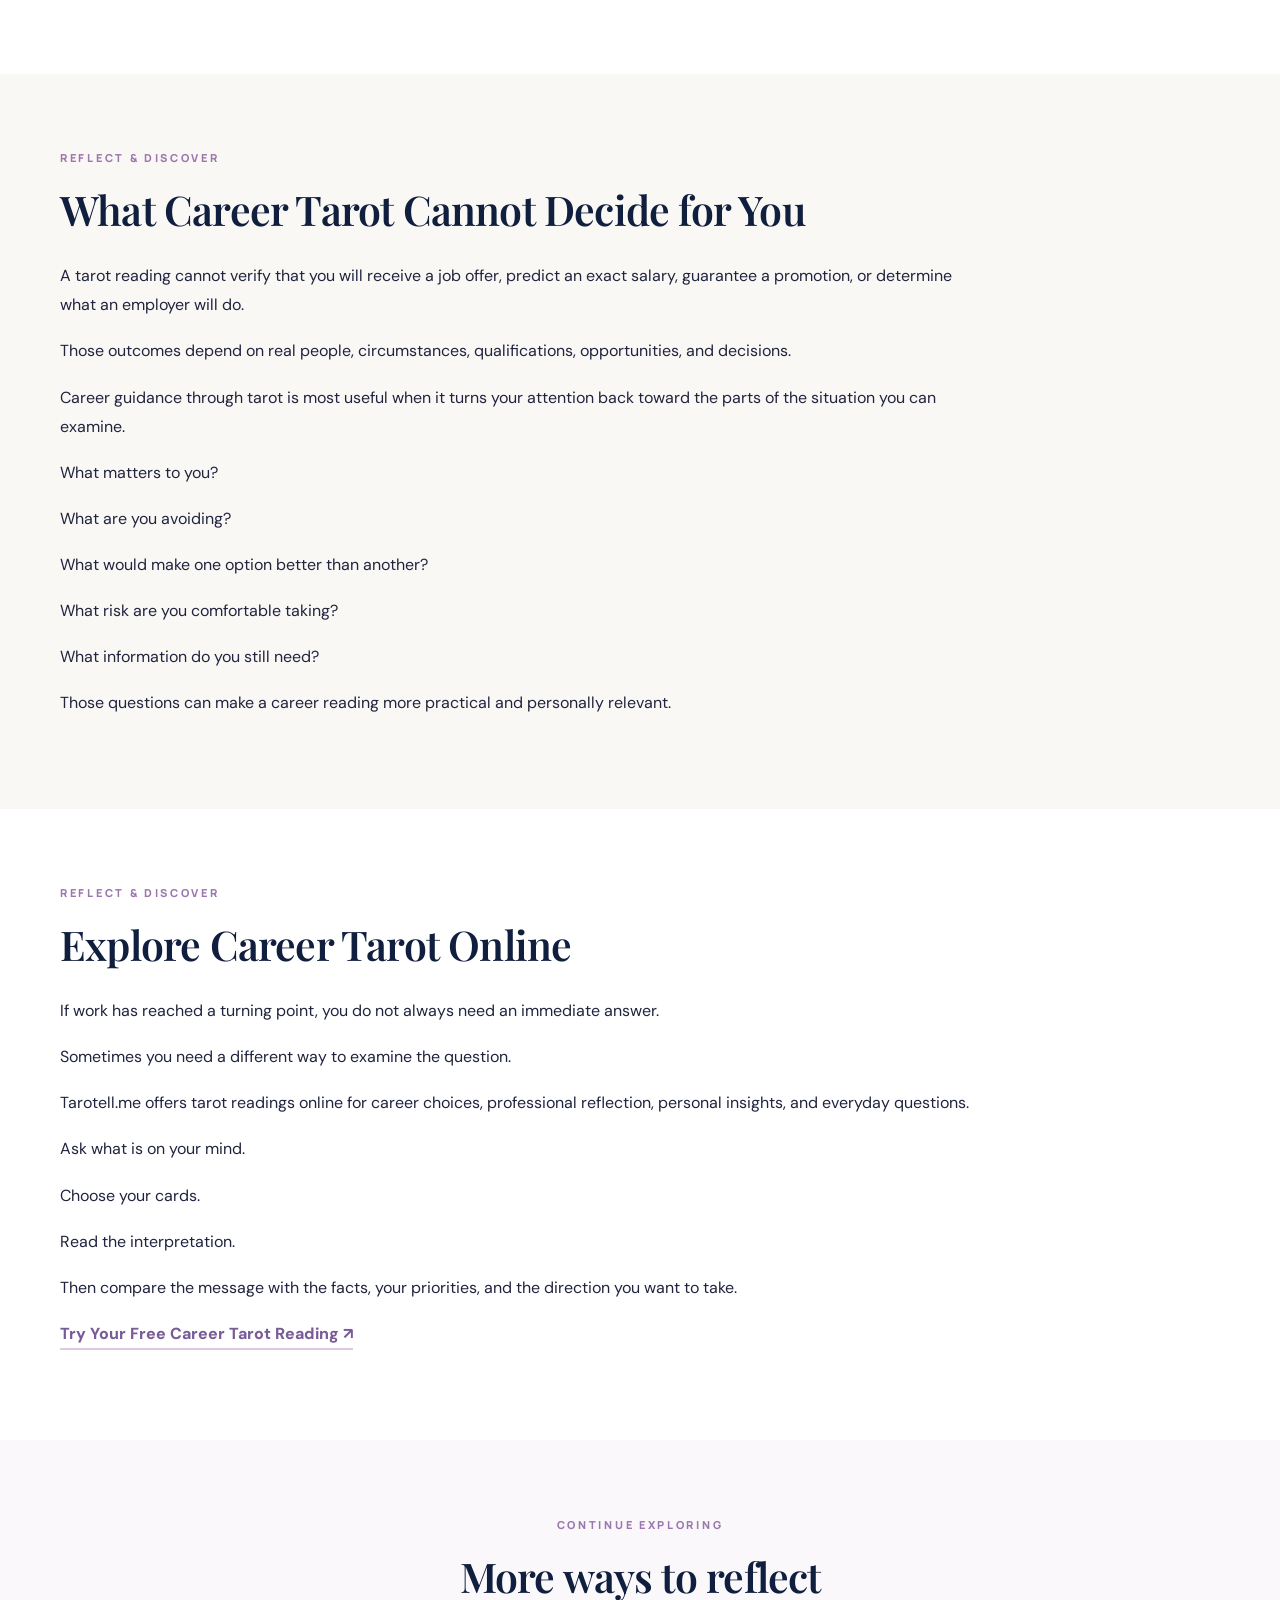
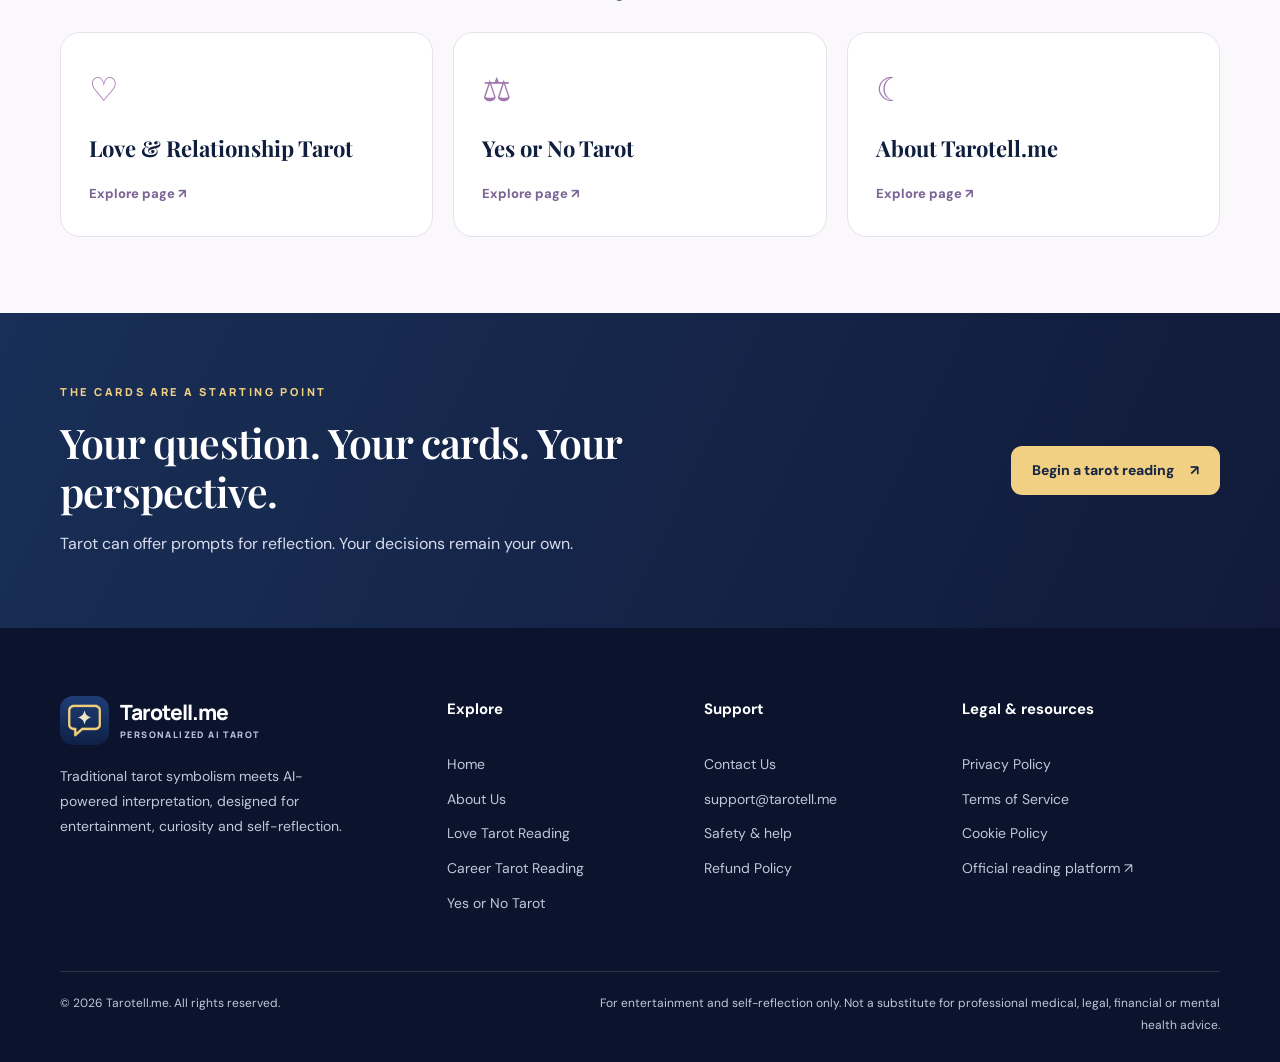
==== commit efa94871: "Add files via upload" ====
--- a/career-tarot-reading/index.html
+++ b/career-tarot-reading/index.html
@@ -1,3 +1,3 @@
 <!DOCTYPE html>
 
-<html lang="en"><head><meta charset="utf-8"/><meta content="width=device-width,initial-scale=1" name="viewport"/><title>Free Career Tarot Reading Online | Work &amp; Job Tarot</title><meta content="Get a free career tarot reading online for work, job choices, professional direction, opportunities, and personal insight with AI-powered tarot guidance." name="description"/><meta content="index,follow" name="robots"/><meta content="#101c38" name="theme-color"/><meta content="website" property="og:type"/><meta content="Free Career Tarot Reading Online | Work &amp; Job Tarot" property="og:title"/><meta content="Get a free career tarot reading online for work, job choices, professional direction, opportunities, and personal insight with AI-powered tarot guidance." property="og:description"/><link href="../assets/images/tarotell-logo.png" rel="icon" type="image/png"/><link href="../assets/css/styles.css" rel="stylesheet"/><script defer="" src="../assets/js/site.js"></script></head><body><a class="skip" href="#main">Skip to content</a><div class="topline"><div class="container"><span>✦   A space for questions, cards &amp; reflection</span><a href="https://tarotell.me/" rel="noopener" target="_blank">Open the Tarotell reading app ↗</a></div></div><header class="header"><div class="container header-inner"><a aria-label="Tarotell home" class="brand" href="../index.html"><img alt="Tarotell logo" height="50" src="../assets/images/tarotell-logo.png" width="50"/><span><strong>Tarotell.me</strong><small>READ • REFLECT • DISCOVER</small></span></a><button aria-controls="nav" aria-expanded="false" aria-label="Open navigation" class="menu" type="button"><span></span><span></span><span></span></button><nav aria-label="Main navigation" class="nav" id="nav"><a href="../index.html">Home</a><a href="../about-us.html">About Us</a><div class="nav-dropdown"><button aria-controls="services-list" aria-expanded="false" aria-haspopup="true" class="nav-dropdown-toggle current" type="button">Services<span aria-hidden="true" class="dropdown-chevron">⌄</span></button><div class="nav-dropdown-menu" id="services-list"><a href="../love-tarot-reading/index.html">Love Tarot</a><a aria-current="page" class="current" href="../career-tarot-reading/index.html">Career Tarot</a><a href="../yes-no-tarot-reading/index.html">Yes or No Tarot</a></div></div><a href="../contact-us.html">Contact Us</a><a class="nav-cta" href="https://tarotell.me/" rel="noopener" target="_blank">Start a reading <span aria-hidden="true">↗</span></a></nav></div></header><main id="main"><section class="hero hero-career"><div class="container hero-grid"><div class="hero-content"><span class="eyebrow">✧   TAROTELL.ME • READ WITH INTENTION</span><h1>Free Career Tarot Reading for Work, Jobs &amp; Professional Direction</h1><p class="hero-lead">Use the cards as a prompt to examine the decisions, priorities, opportunities, and challenges shaping your working life.</p><div class="hero-buttons"><a class="btn btn-gold" href="https://tarotell.me/" rel="noopener" target="_blank">Start your reading <span>↗</span></a><a class="btn btn-outline" href="../about-us.html">About Tarotell</a></div><p class="hero-note">✦   Tarot as a tool for perspective—not a guarantee of future outcomes.</p></div><div class="hero-art"><div class="halo"></div><div class="hero-frame"><img alt="Illustrated tarot card featuring career symbolism" loading="eager" src="../assets/images/career-tarot.svg"/></div><span class="hero-orbit hero-orbit-one">✧</span><span class="hero-orbit hero-orbit-two">✦</span></div></div></section><section class="opening"><div class="container"><span class="eyebrow">ABOUT THE READING</span><div class="opening-grid"><h2>A little more context</h2><div class="opening-text"><p>Career decisions can affect your time, confidence, finances, goals, and sense of direction.</p><p>You may be thinking about changing jobs, applying for a new role, asking for a promotion, starting a project, or deciding between two professional paths.</p><p>A career tarot reading gives you another way to reflect on those questions.</p><p>Tarotell.me provides personalized AI tarot readings that connect tarot card meanings with the career issue you want to examine. Select your cards, describe the question on your mind, and receive a card interpretation focused on work, professional choices, motivation, priorities, and personal growth.</p><p class="inline-action"><a class="text-cta" href="https://tarotell.me/" rel="noopener" target="_blank">Start Your Career Tarot Reading <span>↗</span></a></p></div></div></div></section><section class="reading-section light" id="section-1"><div class="container"><div class="section-grid"><div class="section-text"><span class="eyebrow">EXPLORE THE CARDS</span><h2>What Is a Career Tarot Reading?</h2><div class="section-prose"><p>A career tarot reading is a tarot card reading focused on work, employment, professional development, and career choices.</p><p>It can help you examine how you feel about your current situation and what deserves closer attention before you make a decision.</p><p>Career tarot may be useful when you are considering:</p><ul class="check-grid"><li>A new job opportunity</li><li>A career change</li><li>A promotion</li><li>A difficult workplace situation</li><li>A new business or project</li><li>Professional motivation</li><li>Long-term career direction</li><li>A choice between two options</li><li>Work-life priorities</li><li>Your approach to professional growth</li></ul><p>Tarot does not replace practical research, employment advice, or financial planning.</p><p>It provides a structure for reflection.</p></div></div><div class="section-visual"><img alt="Tarot illustration for What Is a Career Tarot Reading?" loading="lazy" src="../assets/images/career-tarot.svg"/></div></div></div></section><section class="reading-section muted" id="section-2"><div class="container"><div class="section-text"><span class="eyebrow">REFLECT &amp; DISCOVER</span><h2>Questions You Can Ask Career Tarot</h2><div class="section-prose"><p>A useful career question usually focuses on what you can understand, examine, or change.</p><p>You might ask:</p><ul class="check-grid"><li>What should I consider about my current career path?</li><li>What is influencing my attitude toward work?</li><li>What should I think about before accepting this opportunity?</li><li>What may be holding me back professionally?</li><li>What strengths should I bring into my next career step?</li><li>What deserves more attention in my current job?</li><li>What can I learn from this workplace challenge?</li></ul><p>These questions allow a personalized tarot reading to explore several parts of your situation without presenting a guaranteed outcome.</p></div></div></div></section><section class="reading-section light" id="section-3"><div class="container"><div class="section-text"><span class="eyebrow">REFLECT &amp; DISCOVER</span><h2>Choose a Career Tarot Spread</h2><div class="section-prose"><p>Different tarot spreads can support different kinds of work questions.</p></div><div class="subtopic-grid"><article class="subtopic"><span class="star">✧</span><h3>One Card Career Reading</h3><p>A one card free reading works well when you want one theme for reflection.</p><p>You might use it before a meeting, job interview, project decision, or important workday.</p><p>One card can help you focus on a question such as:</p><p>“What should I keep in mind about work today?”</p></article><article class="subtopic"><span class="star">✧</span><h3>Three Card Tarot Spread</h3><p>A three card tarot spread provides more context.</p><p>For example, the cards might represent your current situation, a challenge, and a possible direction.</p><p>Another format could examine your strengths, what needs attention, and a next step to consider.</p></article><article class="subtopic"><span class="star">✧</span><h3>Two-Option Tarot Reading</h3><p>A two-option reading can be useful when you are deciding between different roles, projects, or career paths.</p><p>The reading does not decide for you.</p><p>It gives you themes that may help you compare your priorities, concerns, and expectations.</p></article></div></div></div></section><section class="reading-section muted" id="section-4"><div class="container"><div class="section-grid"><div class="section-text"><span class="eyebrow">EXPLORE THE CARDS</span><h2>Career Meaning in the Tarot Deck</h2><div class="section-prose"><p>Different parts of a tarot deck can bring different career themes into a reading.</p><p>The suit of Wands often connects with ambition, action, creativity, energy, and initiative.</p><p>Pentacles commonly relate to work, money, practical skills, resources, security, and long-term effort.</p><p>Swords may raise themes involving decisions, communication, conflict, strategy, and mental pressure.</p><p>Cups can be relevant when a career question involves satisfaction, emotional connection, teamwork, or personal values.</p><p>Major Arcana cards may also bring broader themes.</p><p>The Magician may point toward skills, initiative, and available resources.</p><p>The Chariot can relate to direction, determination, and focused action.</p><p>Strength may bring attention to patience, confidence, and self-control.</p><p>The Hermit can invite reflection about direction, purpose, or stepping away from outside pressure.</p><p>Wheel of Fortune may raise questions about change, timing, or shifting circumstances.</p><p>A card's meaning depends on its position and relationship to other cards, not only its name.</p></div></div><div class="section-visual"><img alt="Tarot illustration for Career Meaning in the Tarot Deck" loading="lazy" src="../assets/images/yesno-tarot.svg"/></div></div></div></section><section class="reading-section light" id="section-5"><div class="container"><div class="section-text"><span class="eyebrow">REFLECT &amp; DISCOVER</span><h2>AI Tarot Interpretation for Career Questions</h2><div class="section-prose"><p>Tarotell.me uses an AI-powered tarot reading system to connect your selected cards with the question you ask.</p><p>This matters because the same tarot card can be viewed differently depending on context.</p><p>A Pentacles card in a love reading may point toward security or practical support.</p><p>In a career reading, that same card may draw more attention to work, money, skills, stability, or resources.</p><p>An AI tarot interpretation can consider these differences while presenting your reading.</p><p>This makes a card reading online more personal than looking up isolated card definitions one by one.</p></div></div></div></section><section class="reading-section muted short" id="section-6"><div class="container"><div class="section-text"><span class="eyebrow">REFLECT &amp; DISCOVER</span><h2>Career Tarot and Money Questions</h2><div class="section-prose"><p>Career and financial concerns often overlap.</p><p>A new job might offer more money but less flexibility. A career change may require short-term financial planning. A promotion may bring greater responsibility as well as higher pay.</p><p>For those situations, career tarot can support personal reflection while a money tarot reading can focus more closely on financial priorities, security, spending, or resources.</p><p>Tarot should not be used to make investment decisions or replace professional financial advice.</p><p>Use it to examine how your emotions, priorities, fears, or expectations may be shaping a decision.</p></div></div></div></section><section class="reading-section light short" id="section-7"><div class="container"><div class="section-text"><span class="eyebrow">TAKE A CLOSER LOOK</span><h2>Online Tarot for Career Self-Reflection</h2><div class="section-prose"><p>People often look for tarot readings free because they want a private, accessible place to think through a question.</p><p>Tarotell.me allows users to explore career questions through an online tarot platform without needing prior card-reading experience.</p><p>If you are new to tarot, the system can provide an interpretation based on your selected cards.</p><p>If you already understand the Major Arcana, Minor Arcana, upright tarot cards, reversed tarot cards, and card combinations, you can use the reading as another perspective on symbols you already know.</p><p>Both approaches can support self-reflection.</p></div></div></div></section><section class="reading-section muted" id="section-8"><div class="container"><div class="section-text"><span class="eyebrow">REFLECT &amp; DISCOVER</span><h2>What Career Tarot Cannot Decide for You</h2><div class="section-prose"><p>A tarot reading cannot verify that you will receive a job offer, predict an exact salary, guarantee a promotion, or determine what an employer will do.</p><p>Those outcomes depend on real people, circumstances, qualifications, opportunities, and decisions.</p><p>Career guidance through tarot is most useful when it turns your attention back toward the parts of the situation you can examine.</p><p>What matters to you?</p><p>What are you avoiding?</p><p>What would make one option better than another?</p><p>What risk are you comfortable taking?</p><p>What information do you still need?</p><p>Those questions can make a career reading more practical and personally relevant.</p></div></div></div></section><section class="reading-section light" id="section-9"><div class="container"><div class="section-text"><span class="eyebrow">REFLECT &amp; DISCOVER</span><h2>Explore Career Tarot Online</h2><div class="section-prose"><p>If work has reached a turning point, you do not always need an immediate answer.</p><p>Sometimes you need a different way to examine the question.</p><p>Tarotell.me offers tarot readings online for career choices, professional reflection, personal insights, and everyday questions.</p><p>Ask what is on your mind.</p><p>Choose your cards.</p><p>Read the interpretation.</p><p>Then compare the message with the facts, your priorities, and the direction you want to take.</p><p class="inline-action"><a class="text-cta" href="https://tarotell.me/" rel="noopener" target="_blank">Try Your Free Career Tarot Reading <span>↗</span></a></p></div></div></div></section><section class="related"><div class="container"><div class="related-head"><span class="eyebrow">CONTINUE EXPLORING</span><h2>More ways to reflect</h2></div><div class="related-grid"><a class="related-card" href="../love-tarot-reading/index.html"><span class="related-icon">♡</span><h3>Love &amp; Relationship Tarot</h3><span class="readmore">Explore page ↗</span></a><a class="related-card" href="../yes-no-tarot-reading/index.html"><span class="related-icon">⚖</span><h3>Yes or No Tarot</h3><span class="readmore">Explore page ↗</span></a><a class="related-card" href="../about-us.html"><span class="related-icon">☾</span><h3>About Tarotell.me</h3><span class="readmore">Explore page ↗</span></a></div></div></section></main><section class="cta"><div class="container cta-inner"><div><span class="eyebrow">THE CARDS ARE A STARTING POINT</span><h2>Your question. Your cards. Your perspective.</h2><p>Tarot can offer prompts for reflection. Your decisions remain your own.</p></div><a class="btn btn-gold" href="https://tarotell.me/" rel="noopener" target="_blank">Begin a tarot reading <span>↗</span></a></div></section><footer class="footer"><div class="container footer-grid"><div class="footer-about"><a class="brand brand-footer" href="../index.html"><img alt="" height="48" src="../assets/images/tarotell-logo.png" width="48"/><span><strong>Tarotell.me</strong><small>PERSONALIZED AI TAROT</small></span></a><p>Traditional tarot symbolism meets AI-powered interpretation, designed for entertainment, curiosity and self-reflection.</p></div><div><h3>Explore</h3><a href="../index.html">Home</a><a href="../about-us.html">About Us</a><a href="../love-tarot-reading/index.html">Love Tarot Reading</a><a href="../career-tarot-reading/index.html">Career Tarot Reading</a><a href="../yes-no-tarot-reading/index.html">Yes or No Tarot</a></div><div><h3>Support</h3><a href="../contact-us.html">Contact Us</a><a href="mailto:support@tarotell.me">support@tarotell.me</a><a href="https://tarotell.me/safety" rel="noopener" target="_blank">Safety &amp; help</a><a href="https://tarotell.me/refund-policy" rel="noopener" target="_blank">Refund Policy</a></div><div><h3>Legal &amp; resources</h3><a href="https://tarotell.me/privacy-policy" rel="noopener" target="_blank">Privacy Policy</a><a href="https://tarotell.me/terms-of-service" rel="noopener" target="_blank">Terms of Service</a><a href="https://tarotell.me/cookie-policy" rel="noopener" target="_blank">Cookie Policy</a><a href="https://tarotell.me/" rel="noopener" target="_blank">Official reading platform ↗</a></div></div><div class="container copyright"><p>© 2026 Tarotell.me. All rights reserved.</p><p>For entertainment and self-reflection only. Not a substitute for professional medical, legal, financial or mental health advice.</p></div></footer></body></html>+<html lang="en"><head><meta charset="utf-8"/><meta content="width=device-width,initial-scale=1" name="viewport"/><title>Free Career Tarot Reading Online | Work &amp; Job Tarot</title><meta content="Get a free career tarot reading online for work, job choices, professional direction, opportunities, and personal insight with AI-powered tarot guidance." name="description"/><meta content="index,follow" name="robots"/><meta content="#101c38" name="theme-color"/><meta content="website" property="og:type"/><meta content="Free Career Tarot Reading Online | Work &amp; Job Tarot" property="og:title"/><meta content="Get a free career tarot reading online for work, job choices, professional direction, opportunities, and personal insight with AI-powered tarot guidance." property="og:description"/><link href="../assets/images/tarotell-logo.png" rel="icon" type="image/png"/><link href="../assets/css/styles.css" rel="stylesheet"/><script defer="" src="../assets/js/site.js"></script></head><body><a class="skip" href="#main">Skip to content</a><div class="topline"><div class="container"><span>✦   A space for questions, cards &amp; reflection</span><a href="https://tarotell.me/" rel="noopener" target="_blank">Open the Tarotell reading app ↗</a></div></div><header class="header"><div class="container header-inner"><a aria-label="Tarotell home" class="brand" href="../index.html"><img alt="Tarotell.me brand logo" height="50" src="../assets/images/tarotell-logo.png" width="50"/><span><strong>Tarotell.me</strong><small>READ • REFLECT • DISCOVER</small></span></a><button aria-controls="nav" aria-expanded="false" aria-label="Open navigation" class="menu" type="button"><span></span><span></span><span></span></button><nav aria-label="Main navigation" class="nav" id="nav"><a href="../index.html">Home</a><a href="../about-us.html">About Us</a><div class="nav-dropdown"><button aria-controls="services-list" aria-expanded="false" aria-haspopup="true" class="nav-dropdown-toggle current" type="button">Services<span aria-hidden="true" class="dropdown-chevron">⌄</span></button><div class="nav-dropdown-menu" id="services-list"><a href="../love-tarot-reading/index.html">Love Tarot</a><a aria-current="page" class="current" href="../career-tarot-reading/index.html">Career Tarot</a><a href="../yes-no-tarot-reading/index.html">Yes or No Tarot</a></div></div><a href="../contact-us.html">Contact Us</a><a class="nav-cta" href="https://tarotell.me/" rel="noopener" target="_blank">Start a reading <span aria-hidden="true">↗</span></a></nav></div></header><main id="main"><section class="hero hero-career"><div class="container hero-grid"><div class="hero-content"><span class="eyebrow">✧   TAROTELL.ME • READ WITH INTENTION</span><h1>Free Career Tarot Reading for Work, Jobs &amp; Professional Direction</h1><p class="hero-lead">Use the cards as a prompt to examine the decisions, priorities, opportunities, and challenges shaping your working life.</p><div class="hero-buttons"><a class="btn btn-gold" href="https://tarotell.me/" rel="noopener" target="_blank">Start your reading <span>↗</span></a><a class="btn btn-outline" href="../about-us.html">About Tarotell</a></div><p class="hero-note">✦   Tarot as a tool for perspective—not a guarantee of future outcomes.</p></div><div class="hero-art"><div class="halo"></div><div class="hero-frame"><img alt="Illustrated career tarot card with celestial symbolism" loading="eager" src="../assets/images/career-tarot.svg"/></div><span class="hero-orbit hero-orbit-one">✧</span><span class="hero-orbit hero-orbit-two">✦</span></div></div></section><section class="opening"><div class="container"><span class="eyebrow">ABOUT THE READING</span><div class="opening-grid"><div class="opening-aside"><img alt="Open celestial journal beside tarot cards and candlelight representing career questions and reflection" class="opening-tarot-art opening-tarot-art--updated" decoding="async" height="700" loading="lazy" src="../assets/images/career-tarot-journal.webp" width="560"/></div><div class="opening-text"><p>Career decisions can affect your time, confidence, finances, goals, and sense of direction.</p><p>You may be thinking about changing jobs, applying for a new role, asking for a promotion, starting a project, or deciding between two professional paths.</p><p>A career tarot reading gives you another way to reflect on those questions.</p><p>Tarotell.me provides personalized AI tarot readings that connect tarot card meanings with the career issue you want to examine. Select your cards, describe the question on your mind, and receive a card interpretation focused on work, professional choices, motivation, priorities, and personal growth.</p><p class="inline-action"><a class="text-cta" href="https://tarotell.me/" rel="noopener" target="_blank">Start Your Career Tarot Reading <span>↗</span></a></p></div></div></div></section><section class="reading-section light" id="section-1"><div class="container"><div class="section-grid"><div class="section-text"><span class="eyebrow">EXPLORE THE CARDS</span><h2>What Is a Career Tarot Reading?</h2><div class="section-prose"><p>A career tarot reading is a tarot card reading focused on work, employment, professional development, and career choices.</p><p>It can help you examine how you feel about your current situation and what deserves closer attention before you make a decision.</p><p>Career tarot may be useful when you are considering:</p><ul class="check-grid"><li>A new job opportunity</li><li>A career change</li><li>A promotion</li><li>A difficult workplace situation</li><li>A new business or project</li><li>Professional motivation</li><li>Long-term career direction</li><li>A choice between two options</li><li>Work-life priorities</li><li>Your approach to professional growth</li></ul><p>Tarot does not replace practical research, employment advice, or financial planning.</p><p>It provides a structure for reflection.</p></div></div><div class="section-visual"><img alt="Celestial tarot illustration accompanying What Is a Career Tarot Reading?" loading="lazy" src="../assets/images/career-tarot.svg"/></div></div></div></section><section class="reading-section muted" id="section-2"><div class="container"><div class="section-text"><span class="eyebrow">REFLECT &amp; DISCOVER</span><h2>Questions You Can Ask Career Tarot</h2><div class="section-prose"><p>A useful career question usually focuses on what you can understand, examine, or change.</p><p>You might ask:</p><ul class="check-grid"><li>What should I consider about my current career path?</li><li>What is influencing my attitude toward work?</li><li>What should I think about before accepting this opportunity?</li><li>What may be holding me back professionally?</li><li>What strengths should I bring into my next career step?</li><li>What deserves more attention in my current job?</li><li>What can I learn from this workplace challenge?</li></ul><p>These questions allow a personalized tarot reading to explore several parts of your situation without presenting a guaranteed outcome.</p></div></div></div></section><section class="reading-section light" id="section-3"><div class="container"><div class="section-text"><span class="eyebrow">REFLECT &amp; DISCOVER</span><h2>Choose a Career Tarot Spread</h2><div class="section-prose"><p>Different tarot spreads can support different kinds of work questions.</p></div><div class="subtopic-grid"><article class="subtopic"><span class="star">✧</span><h3>One Card Career Reading</h3><p>A one card free reading works well when you want one theme for reflection.</p><p>You might use it before a meeting, job interview, project decision, or important workday.</p><p>One card can help you focus on a question such as:</p><p>“What should I keep in mind about work today?”</p></article><article class="subtopic"><span class="star">✧</span><h3>Three Card Tarot Spread</h3><p>A three card tarot spread provides more context.</p><p>For example, the cards might represent your current situation, a challenge, and a possible direction.</p><p>Another format could examine your strengths, what needs attention, and a next step to consider.</p></article><article class="subtopic"><span class="star">✧</span><h3>Two-Option Tarot Reading</h3><p>A two-option reading can be useful when you are deciding between different roles, projects, or career paths.</p><p>The reading does not decide for you.</p><p>It gives you themes that may help you compare your priorities, concerns, and expectations.</p></article></div></div></div></section><section class="reading-section muted" id="section-4"><div class="container"><div class="section-grid"><div class="section-text"><span class="eyebrow">EXPLORE THE CARDS</span><h2>Career Meaning in the Tarot Deck</h2><div class="section-prose"><p>Different parts of a tarot deck can bring different career themes into a reading.</p><p>The suit of Wands often connects with ambition, action, creativity, energy, and initiative.</p><p>Pentacles commonly relate to work, money, practical skills, resources, security, and long-term effort.</p><p>Swords may raise themes involving decisions, communication, conflict, strategy, and mental pressure.</p><p>Cups can be relevant when a career question involves satisfaction, emotional connection, teamwork, or personal values.</p><p>Major Arcana cards may also bring broader themes.</p><p>The Magician may point toward skills, initiative, and available resources.</p><p>The Chariot can relate to direction, determination, and focused action.</p><p>Strength may bring attention to patience, confidence, and self-control.</p><p>The Hermit can invite reflection about direction, purpose, or stepping away from outside pressure.</p><p>Wheel of Fortune may raise questions about change, timing, or shifting circumstances.</p><p>A card's meaning depends on its position and relationship to other cards, not only its name.</p></div></div><div class="section-visual"><img alt="Celestial tarot illustration accompanying Career Meaning in the Tarot Deck" loading="lazy" src="../assets/images/yesno-tarot.svg"/></div></div></div></section><section class="reading-section light" id="section-5"><div class="container"><div class="section-text"><span class="eyebrow">REFLECT &amp; DISCOVER</span><h2>AI Tarot Interpretation for Career Questions</h2><div class="section-prose"><p>Tarotell.me uses an AI-powered tarot reading system to connect your selected cards with the question you ask.</p><p>This matters because the same tarot card can be viewed differently depending on context.</p><p>A Pentacles card in a love reading may point toward security or practical support.</p><p>In a career reading, that same card may draw more attention to work, money, skills, stability, or resources.</p><p>An AI tarot interpretation can consider these differences while presenting your reading.</p><p>This makes a card reading online more personal than looking up isolated card definitions one by one.</p></div></div></div></section><section class="reading-section muted short" id="section-6"><div class="container"><div class="section-text"><span class="eyebrow">REFLECT &amp; DISCOVER</span><h2>Career Tarot and Money Questions</h2><div class="section-prose"><p>Career and financial concerns often overlap.</p><p>A new job might offer more money but less flexibility. A career change may require short-term financial planning. A promotion may bring greater responsibility as well as higher pay.</p><p>For those situations, career tarot can support personal reflection while a money tarot reading can focus more closely on financial priorities, security, spending, or resources.</p><p>Tarot should not be used to make investment decisions or replace professional financial advice.</p><p>Use it to examine how your emotions, priorities, fears, or expectations may be shaping a decision.</p></div></div></div></section><section class="reading-section light short" id="section-7"><div class="container"><div class="section-text"><span class="eyebrow">TAKE A CLOSER LOOK</span><h2>Online Tarot for Career Self-Reflection</h2><div class="section-prose"><p>People often look for tarot readings free because they want a private, accessible place to think through a question.</p><p>Tarotell.me allows users to explore career questions through an online tarot platform without needing prior card-reading experience.</p><p>If you are new to tarot, the system can provide an interpretation based on your selected cards.</p><p>If you already understand the Major Arcana, Minor Arcana, upright tarot cards, reversed tarot cards, and card combinations, you can use the reading as another perspective on symbols you already know.</p><p>Both approaches can support self-reflection.</p></div></div></div></section><section class="reading-section muted" id="section-8"><div class="container"><div class="section-text"><span class="eyebrow">REFLECT &amp; DISCOVER</span><h2>What Career Tarot Cannot Decide for You</h2><div class="section-prose"><p>A tarot reading cannot verify that you will receive a job offer, predict an exact salary, guarantee a promotion, or determine what an employer will do.</p><p>Those outcomes depend on real people, circumstances, qualifications, opportunities, and decisions.</p><p>Career guidance through tarot is most useful when it turns your attention back toward the parts of the situation you can examine.</p><p>What matters to you?</p><p>What are you avoiding?</p><p>What would make one option better than another?</p><p>What risk are you comfortable taking?</p><p>What information do you still need?</p><p>Those questions can make a career reading more practical and personally relevant.</p></div></div></div></section><section class="reading-section light" id="section-9"><div class="container"><div class="section-text"><span class="eyebrow">REFLECT &amp; DISCOVER</span><h2>Explore Career Tarot Online</h2><div class="section-prose"><p>If work has reached a turning point, you do not always need an immediate answer.</p><p>Sometimes you need a different way to examine the question.</p><p>Tarotell.me offers tarot readings online for career choices, professional reflection, personal insights, and everyday questions.</p><p>Ask what is on your mind.</p><p>Choose your cards.</p><p>Read the interpretation.</p><p>Then compare the message with the facts, your priorities, and the direction you want to take.</p><p class="inline-action"><a class="text-cta" href="https://tarotell.me/" rel="noopener" target="_blank">Try Your Free Career Tarot Reading <span>↗</span></a></p></div></div></div></section><section class="related"><div class="container"><div class="related-head"><span class="eyebrow">CONTINUE EXPLORING</span><h2>More ways to reflect</h2></div><div class="related-grid"><a class="related-card" href="../love-tarot-reading/index.html"><span class="related-icon">♡</span><h3>Love &amp; Relationship Tarot</h3><span class="readmore">Explore page ↗</span></a><a class="related-card" href="../yes-no-tarot-reading/index.html"><span class="related-icon">⚖</span><h3>Yes or No Tarot</h3><span class="readmore">Explore page ↗</span></a><a class="related-card" href="../about-us.html"><span class="related-icon">☾</span><h3>About Tarotell.me</h3><span class="readmore">Explore page ↗</span></a></div></div></section></main><section class="cta"><div class="container cta-inner"><div><span class="eyebrow">THE CARDS ARE A STARTING POINT</span><h2>Your question. Your cards. Your perspective.</h2><p>Tarot can offer prompts for reflection. Your decisions remain your own.</p></div><a class="btn btn-gold" href="https://tarotell.me/" rel="noopener" target="_blank">Begin a tarot reading <span>↗</span></a></div></section><footer class="footer"><div class="container footer-grid"><div class="footer-about"><a class="brand brand-footer" href="../index.html"><img alt="Tarotell.me brand logo" height="48" src="../assets/images/tarotell-logo.png" width="48"/><span><strong>Tarotell.me</strong><small>PERSONALIZED AI TAROT</small></span></a><p>Traditional tarot symbolism meets AI-powered interpretation, designed for entertainment, curiosity and self-reflection.</p></div><div><h3>Explore</h3><a href="../index.html">Home</a><a href="../about-us.html">About Us</a><a href="../love-tarot-reading/index.html">Love Tarot Reading</a><a href="../career-tarot-reading/index.html">Career Tarot Reading</a><a href="../yes-no-tarot-reading/index.html">Yes or No Tarot</a></div><div><h3>Support</h3><a href="../contact-us.html">Contact Us</a><a href="mailto:support@tarotell.me">support@tarotell.me</a><a href="https://tarotell.me/safety" rel="noopener" target="_blank">Safety &amp; help</a><a href="https://tarotell.me/refund-policy" rel="noopener" target="_blank">Refund Policy</a></div><div><h3>Legal &amp; resources</h3><a href="https://tarotell.me/privacy-policy" rel="noopener" target="_blank">Privacy Policy</a><a href="https://tarotell.me/terms-of-service" rel="noopener" target="_blank">Terms of Service</a><a href="https://tarotell.me/cookie-policy" rel="noopener" target="_blank">Cookie Policy</a><a href="https://tarotell.me/" rel="noopener" target="_blank">Official reading platform ↗</a></div></div><div class="container copyright"><p>© 2026 Tarotell.me. All rights reserved.</p><p>For entertainment and self-reflection only. Not a substitute for professional medical, legal, financial or mental health advice.</p></div></footer></body></html>
--- a/assets/css/styles.css
+++ b/assets/css/styles.css
@@ -66,3 +66,33 @@
 .resource-section--media{padding-top:50px;}}
 @media(max-width:480px){.resource-section--document .resource-frame-doc{height:400px;}
 .resource-paired-grid .resource-frame-sheet{height:330px;}}
+
+/* Nov 2026: equal media embeds and compact introductory illustration */
+.resource-section--media .resource-paired-grid{align-items:stretch;}
+.resource-section--media .resource-paired-grid > .resource-card{display:flex;flex-direction:column;min-width:0;height:100%;}
+.resource-section--media .resource-paired-grid .resource-frame,
+.resource-section--media .resource-paired-grid .resource-frame-slides,
+.resource-section--media .resource-paired-grid .resource-frame-sheet{height:clamp(340px,33vw,430px);aspect-ratio:auto;flex:1 0 auto;min-height:340px;}
+.resource-section--media .resource-paired-grid iframe{height:100%;width:100%;display:block;}
+.opening-grid .opening-aside{display:flex;flex-direction:column;align-items:flex-start;min-width:0;gap:22px;}
+.opening-grid .opening-aside h2{margin:0;}
+.opening-grid .opening-tarot-art{display:block;width:min(100%,205px);height:auto;max-height:240px;object-fit:contain;align-self:center;filter:drop-shadow(0 14px 22px rgba(23,37,68,.10));}
+@media(max-width:780px){
+.resource-section--media .resource-paired-grid .resource-frame,
+.resource-section--media .resource-paired-grid .resource-frame-slides,
+.resource-section--media .resource-paired-grid .resource-frame-sheet{height:390px;min-height:390px;}
+.opening-grid .opening-tarot-art{width:min(42vw,180px);max-height:195px;align-self:flex-start;}
+}
+@media(max-width:480px){
+.resource-section--media .resource-paired-grid .resource-frame,
+.resource-section--media .resource-paired-grid .resource-frame-slides,
+.resource-section--media .resource-paired-grid .resource-frame-sheet{height:330px;min-height:330px;}
+.opening-grid .opening-tarot-art{width:140px;max-height:165px;}
+}
+
+/* Tarotell opening illustrations: distinct imagery, generous editorial dimensions */
+.opening-grid .opening-aside{display:flex;justify-content:center;align-items:flex-start;min-width:0;}
+.opening-grid .opening-tarot-art--updated{width:min(100%,330px);height:auto;max-height:none;aspect-ratio:4/5;object-fit:cover;border-radius:20px;box-shadow:0 20px 52px rgba(18,31,65,.17);filter:none;display:block;}
+@media(min-width:901px){.opening-grid{grid-template-columns:minmax(0,34%) minmax(0,1fr);gap:clamp(36px,4.5vw,64px);}}
+@media(max-width:900px){.opening-grid .opening-aside{justify-content:flex-start}.opening-grid .opening-tarot-art--updated{width:min(75vw,310px);max-height:none;}}
+@media(max-width:480px){.opening-grid .opening-tarot-art--updated{width:min(70vw,260px);max-height:none;}}
